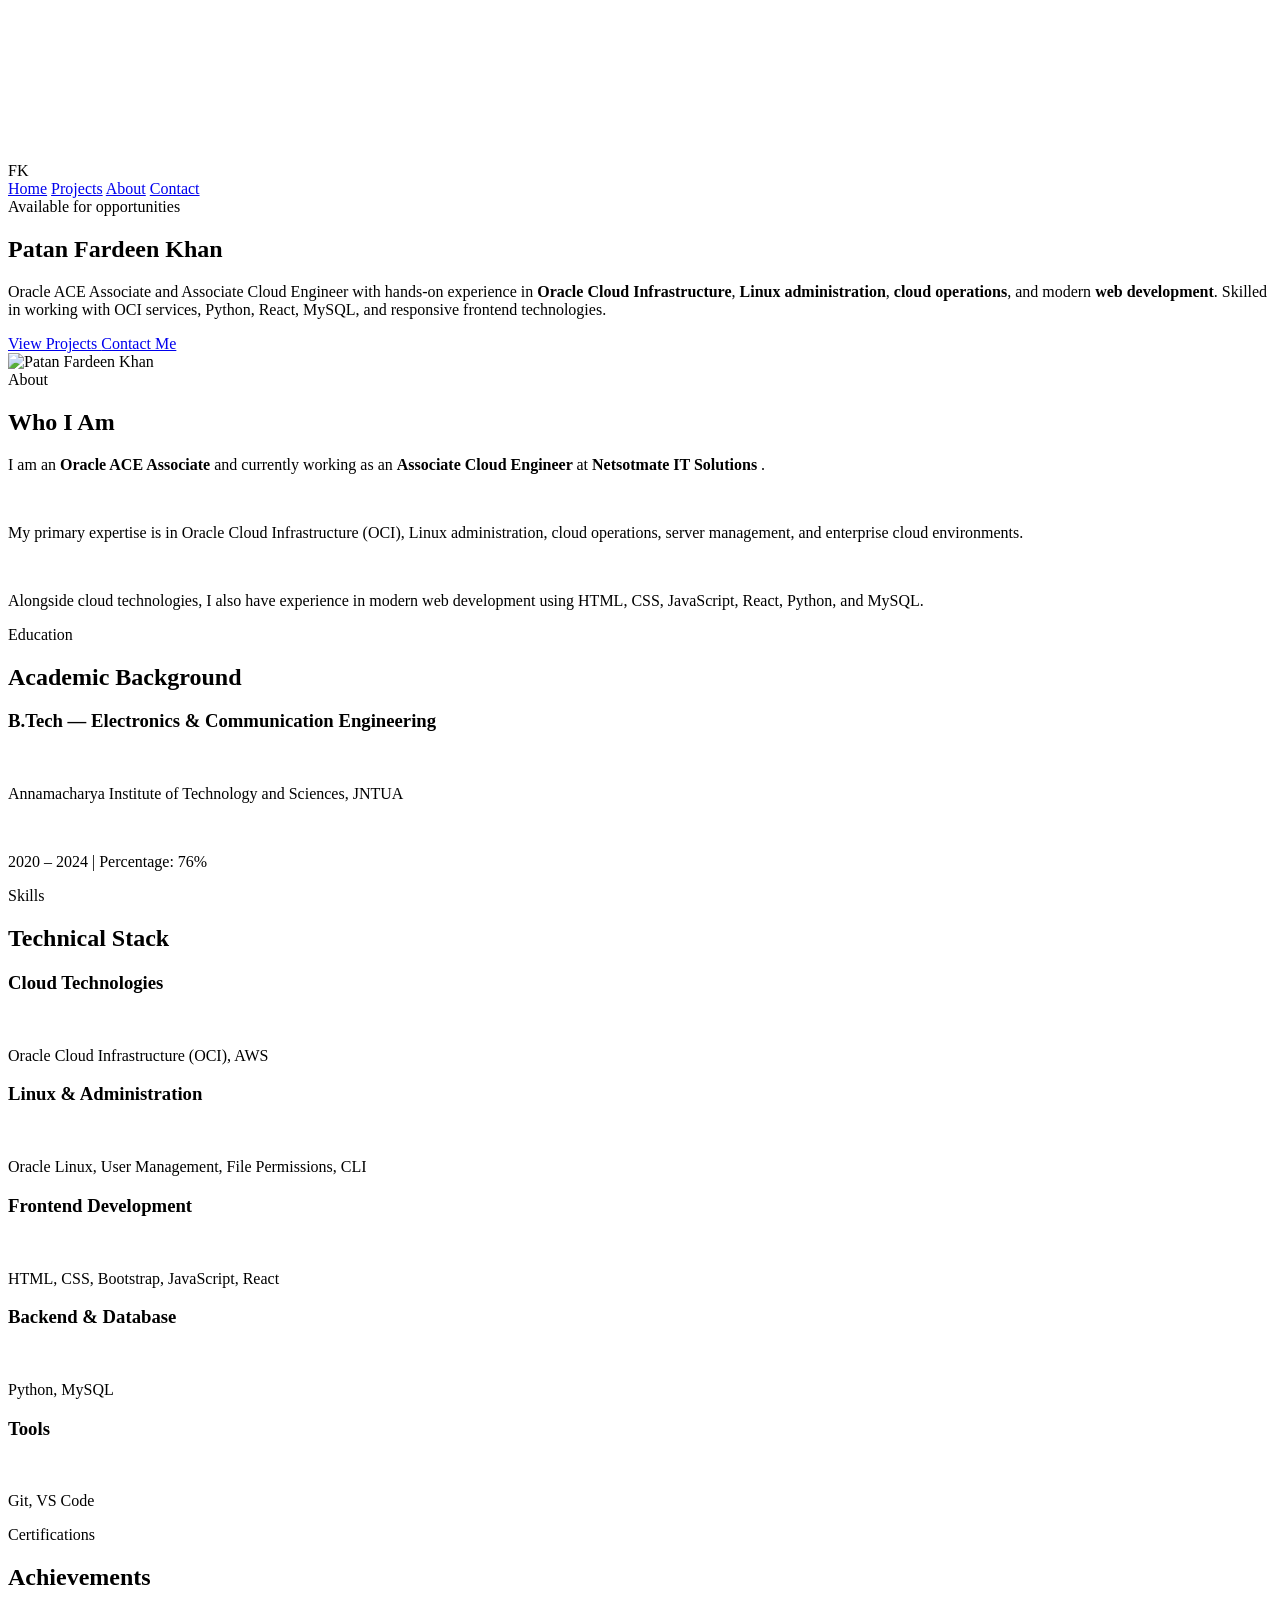
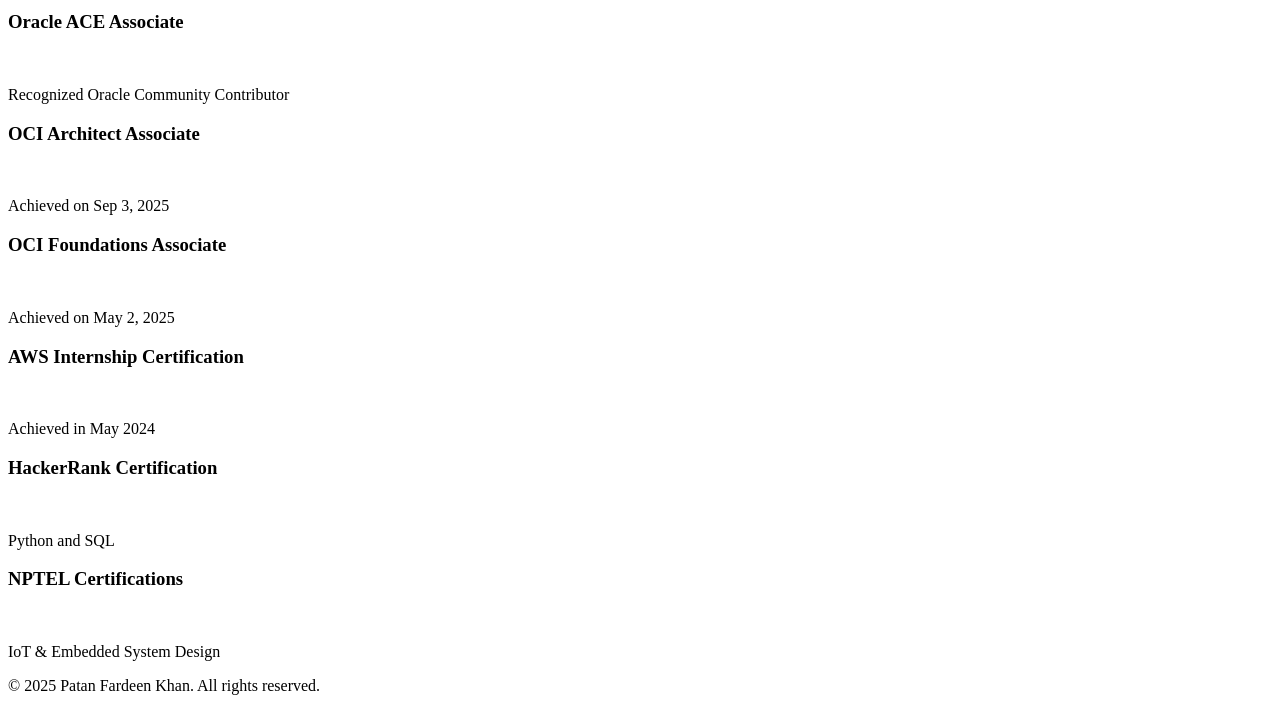
==== index.html @ bdfa86b9 "CSS" ====
<!DOCTYPE html>
<html lang="en">
<head>
  <meta charset="UTF-8" />
  <meta name="viewport" content="width=device-width, initial-scale=1.0"/>

  <title>Patan Fardeen Khan | Oracle ACE Associate</title>

  <link rel="icon" href="images/icons8-portfolio-50.ico" type="image/x-icon">

  <link rel="preconnect" href="https://fonts.googleapis.com">
  <link rel="preconnect" href="https://fonts.gstatic.com" crossorigin>

  <link href="https://fonts.googleapis.com/css2?family=Syne:wght@400;600;700;800&family=DM+Sans:wght@300;400;500;700&display=swap" rel="stylesheet">

  <link rel="stylesheet" href="css/style.css">
</head>

<body>

  <!-- PARTICLE BACKGROUND -->
  <canvas id="bg-canvas"></canvas>

  <!-- HEADER -->

  <header>

    <div class="nav-logo">
      FK
    </div>

    <nav>
      <a href="index.html" class="active">Home</a>
      <a href="projects.html">Projects</a>
      <a href="about.html">About</a>
      <a href="contact.html">Contact</a>
    </nav>

  </header>

  <main>

    <!-- HERO -->

    <section class="hero">

      <div class="hero-inner">

        <div class="hero-text reveal">

          <div class="section-label">
            Available for opportunities
          </div>

          <h1 class="hero-name">
            Patan Fardeen
            <span class="outline">
              Khan
            </span>
          </h1>

          <p class="hero-desc">

            Oracle ACE Associate and Associate Cloud Engineer
            with hands-on experience in
            <strong>Oracle Cloud Infrastructure</strong>,
            <strong>Linux administration</strong>,
            <strong>cloud operations</strong>,
            and modern
            <strong>web development</strong>.

            Skilled in working with OCI services,
            Python, React, MySQL,
            and responsive frontend technologies.

          </p>

          <div class="hero-ctas">

            <a href="projects.html" class="btn-primary">
              View Projects
            </a>

            <a href="contact.html" class="btn-outline">
              Contact Me
            </a>

          </div>

        </div>

        <!-- PROFILE -->

        <div class="hero-visual reveal">

          <div class="profile-wrap">

            <img
              src="images/profile-crop.png"
              alt="Patan Fardeen Khan"
              class="profile-pic"
            >

          </div>

        </div>

      </div>

    </section>

    <!-- ABOUT -->

    <section class="section reveal">

      <div class="section-label">
        About
      </div>

      <h2 class="section-title">
        Who I Am
      </h2>

      <div class="card">

        <p>

          I am an
          <strong style="color:var(--accent);">
            Oracle ACE Associate
          </strong>
          and currently working as an
          <strong style="color:var(--accent);">
            Associate Cloud Engineer
          </strong>
          at
          <strong style="color:var(--accent2);">
            Netsotmate IT Solutions
          </strong>.

        </p>

        <br>

        <p>

          My primary expertise is in
          Oracle Cloud Infrastructure (OCI),
          Linux administration,
          cloud operations,
          server management,
          and enterprise cloud environments.

        </p>

        <br>

        <p>

          Alongside cloud technologies,
          I also have experience in modern web development using
          HTML, CSS, JavaScript, React, Python, and MySQL.

        </p>

      </div>

    </section>

    <!-- EDUCATION -->

    <section class="section reveal">

      <div class="section-label">
        Education
      </div>

      <h2 class="section-title">
        Academic Background
      </h2>

      <div class="card">

        <h3>
          B.Tech — Electronics & Communication Engineering
        </h3>

        <br>

        <p>
          Annamacharya Institute of Technology and Sciences, JNTUA
        </p>

        <br>

        <p>
          2020 – 2024 | Percentage: 76%
        </p>

      </div>

    </section>

    <!-- SKILLS -->

    <section class="section reveal">

      <div class="section-label">
        Skills
      </div>

      <h2 class="section-title">
        Technical Stack
      </h2>

      <div class="project-grid">

        <div class="card">
          <h3>Cloud Technologies</h3>
          <br>
          <p>Oracle Cloud Infrastructure (OCI), AWS</p>
        </div>

        <div class="card">
          <h3>Linux & Administration</h3>
          <br>
          <p>Oracle Linux, User Management, File Permissions, CLI</p>
        </div>

        <div class="card">
          <h3>Frontend Development</h3>
          <br>
          <p>HTML, CSS, Bootstrap, JavaScript, React</p>
        </div>

        <div class="card">
          <h3>Backend & Database</h3>
          <br>
          <p>Python, MySQL</p>
        </div>

        <div class="card">
          <h3>Tools</h3>
          <br>
          <p>Git, VS Code</p>
        </div>

      </div>

    </section>

    <!-- CERTIFICATIONS -->

    <section class="section reveal">

      <div class="section-label">
        Certifications
      </div>

      <h2 class="section-title">
        Achievements
      </h2>

      <div class="project-grid">

        <div class="card">
          <h3>Oracle ACE Associate</h3>
          <br>
          <p>Recognized Oracle Community Contributor</p>
        </div>

        <div class="card">
          <h3>OCI Architect Associate</h3>
          <br>
          <p>Achieved on Sep 3, 2025</p>
        </div>

        <div class="card">
          <h3>OCI Foundations Associate</h3>
          <br>
          <p>Achieved on May 2, 2025</p>
        </div>

        <div class="card">
          <h3>AWS Internship Certification</h3>
          <br>
          <p>Achieved in May 2024</p>
        </div>

        <div class="card">
          <h3>HackerRank Certification</h3>
          <br>
          <p>Python and SQL</p>
        </div>

        <div class="card">
          <h3>NPTEL Certifications</h3>
          <br>
          <p>IoT & Embedded System Design</p>
        </div>

      </div>

    </section>

  </main>

  <!-- FOOTER -->

  <footer>

    <p>
      &copy; 2025 Patan Fardeen Khan. All rights reserved.
    </p>

  </footer>

  <script src="js/script.js"></script>

</body>
</html>
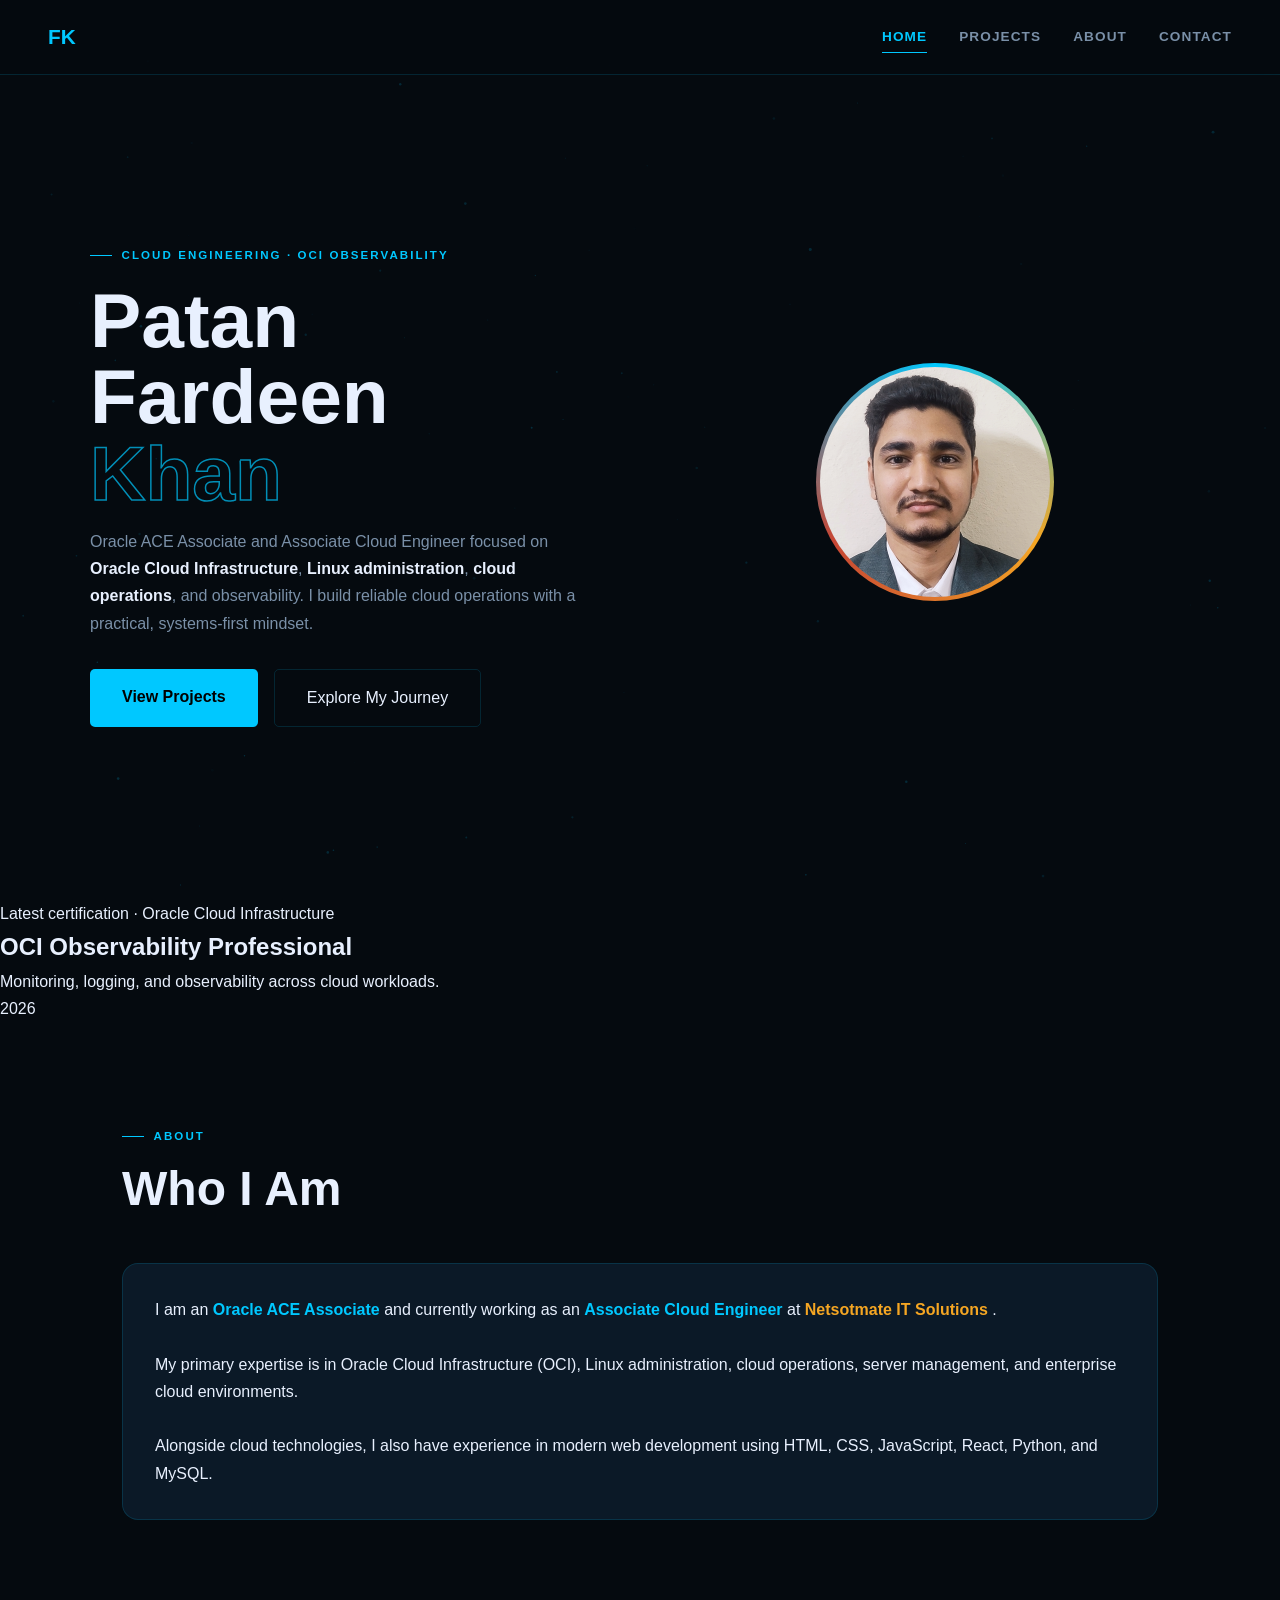
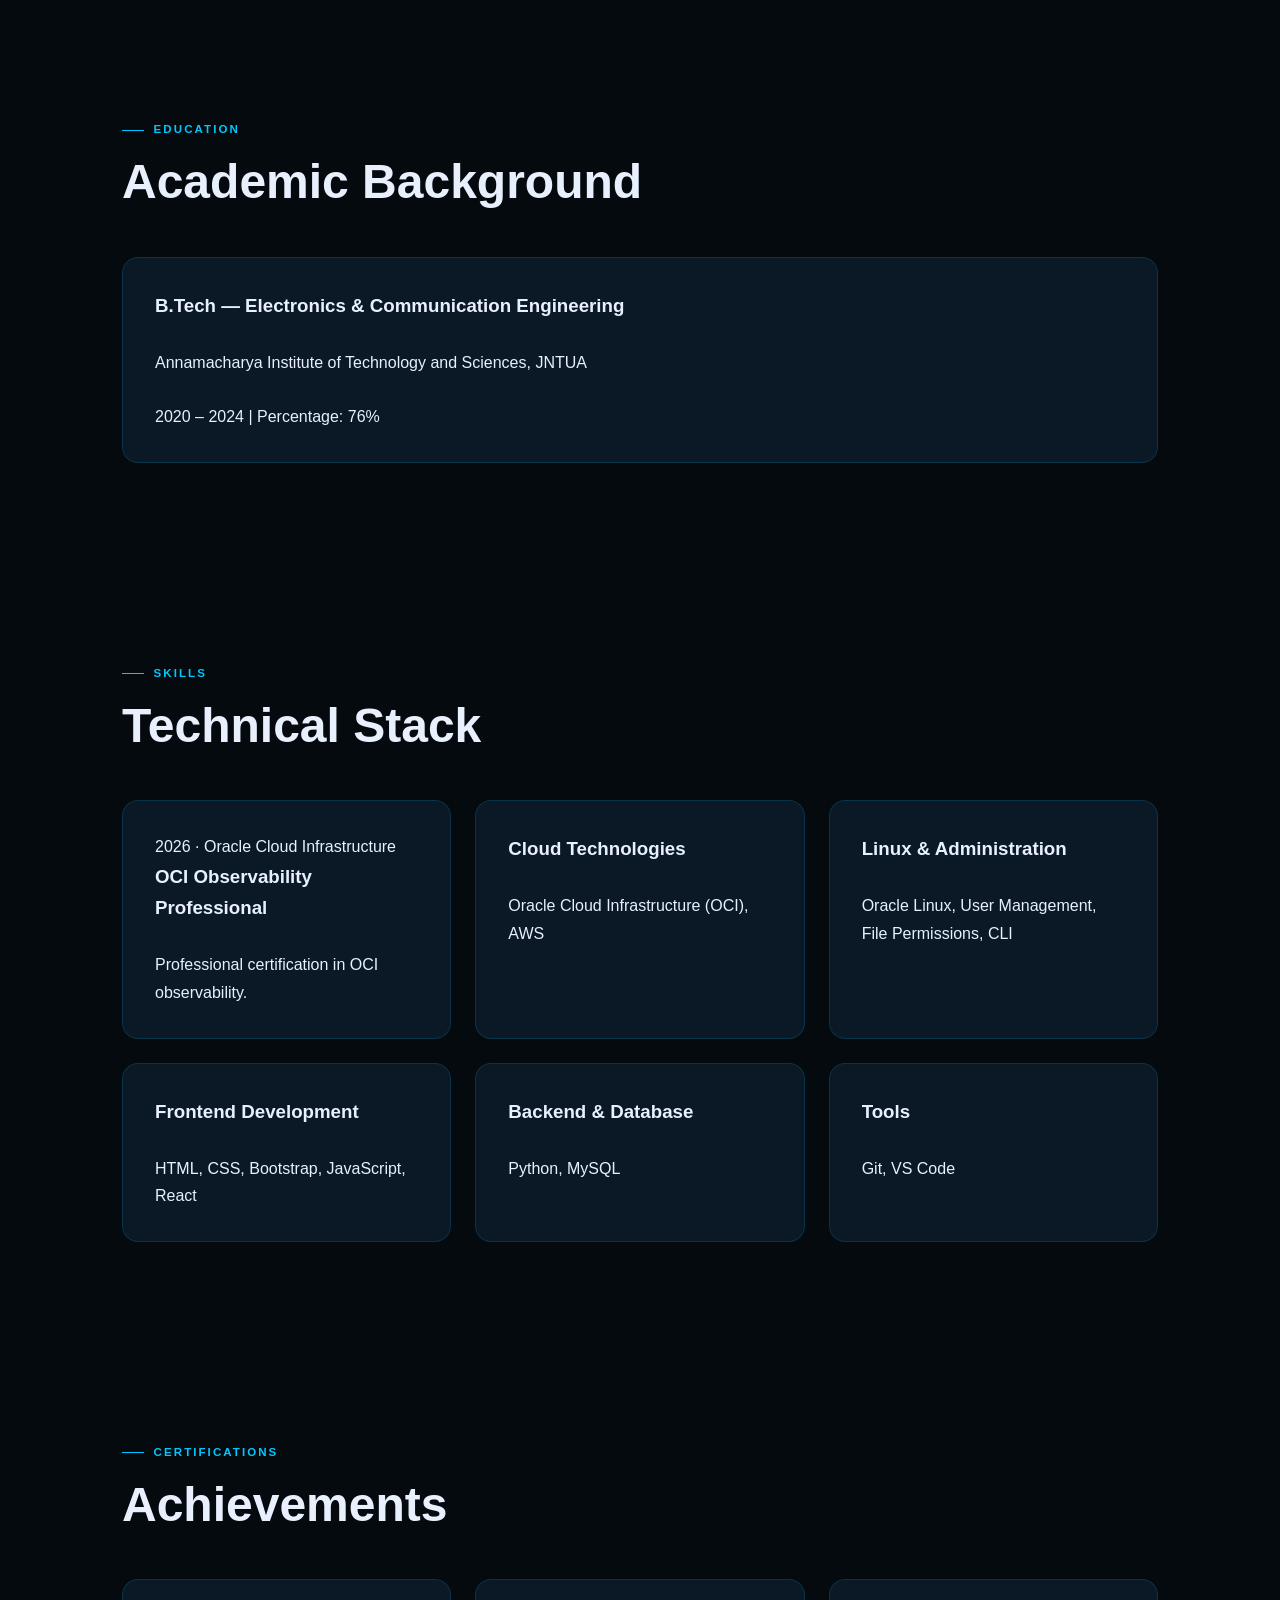
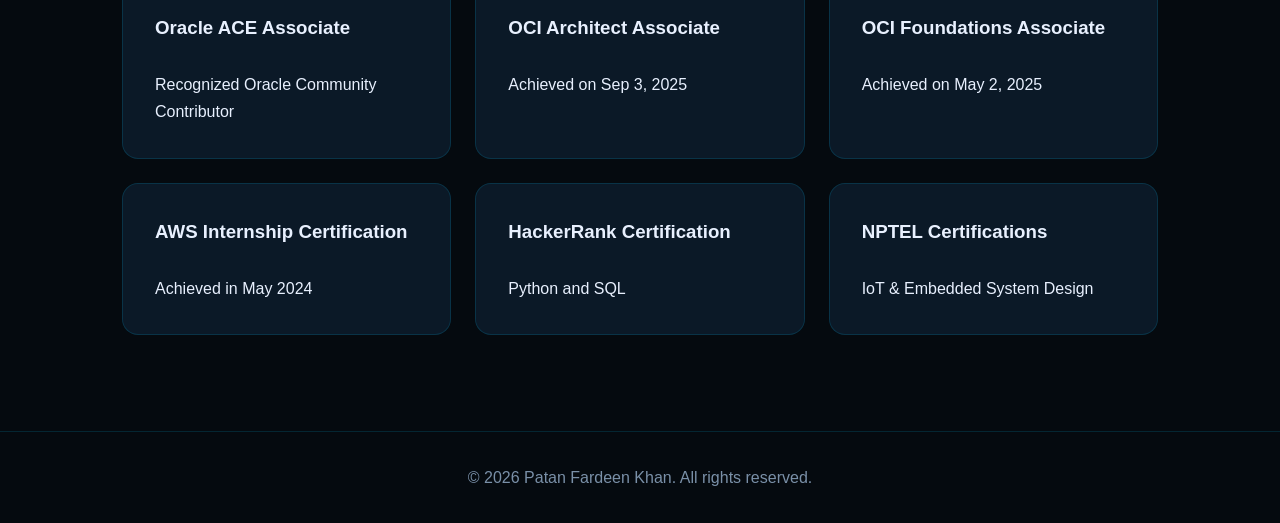
==== commit 8e51d5db: "Refresh portfolio design and add OCI Observability Professional 2026" ====
--- a/index.html
+++ b/index.html
@@ -4,7 +4,7 @@
   <meta charset="UTF-8" />
   <meta name="viewport" content="width=device-width, initial-scale=1.0"/>
 
-  <title>Patan Fardeen Khan | Oracle ACE Associate</title>
+  <title>Patan Fardeen Khan | Cloud & Observability Engineer</title>
 
   <link rel="icon" href="images/icons8-portfolio-50.ico" type="image/x-icon">
 
@@ -49,7 +49,7 @@
         <div class="hero-text reveal">
 
           <div class="section-label">
-            Available for opportunities
+          CLOUD ENGINEERING · OCI OBSERVABILITY
           </div>
 
           <h1 class="hero-name">
@@ -61,19 +61,14 @@
 
           <p class="hero-desc">
 
-            Oracle ACE Associate and Associate Cloud Engineer
-            with hands-on experience in
+            Oracle ACE Associate and Associate Cloud Engineer focused on
             <strong>Oracle Cloud Infrastructure</strong>,
             <strong>Linux administration</strong>,
             <strong>cloud operations</strong>,
-            and modern
-            <strong>web development</strong>.
-
-            Skilled in working with OCI services,
-            Python, React, MySQL,
-            and responsive frontend technologies.
-
-          </p>
+            and observability. I build reliable cloud operations with a
+            practical, systems-first mindset.
+
+          </p>
 
           <div class="hero-ctas">
 
@@ -81,8 +76,8 @@
               View Projects
             </a>
 
-            <a href="contact.html" class="btn-outline">
-              Contact Me
+            <a href="about.html" class="btn-outline">
+              Explore My Journey
             </a>
 
           </div>
@@ -107,7 +102,16 @@
 
       </div>
 
-    </section>
+    </section>
+
+    <section class="credential-strip reveal" aria-label="Latest certification">
+      <div>
+        <div class="credential-kicker">Latest certification · Oracle Cloud Infrastructure</div>
+        <h2>OCI Observability Professional</h2>
+        <p>Monitoring, logging, and observability across cloud workloads.</p>
+      </div>
+      <div class="credential-year">2026</div>
+    </section>
 
     <!-- ABOUT -->
 
@@ -213,9 +217,16 @@
         Technical Stack
       </h2>
 
-      <div class="project-grid">
-
-        <div class="card">
+      <div class="project-grid">
+
+        <div class="card credential-card">
+          <div class="credential-kicker">2026 · Oracle Cloud Infrastructure</div>
+          <h3>OCI Observability Professional</h3>
+          <br>
+          <p>Professional certification in OCI observability.</p>
+        </div>
+
+        <div class="card">
           <h3>Cloud Technologies</h3>
           <br>
           <p>Oracle Cloud Infrastructure (OCI), AWS</p>
@@ -310,7 +321,7 @@
   <footer>
 
     <p>
-      &copy; 2025 Patan Fardeen Khan. All rights reserved.
+      &copy; 2026 Patan Fardeen Khan. All rights reserved.
     </p>
 
   </footer>
@@ -318,4 +329,5 @@
   <script src="js/script.js"></script>
 
 </body>
-</html>+</html>
+
--- a/css/style.css
+++ b/css/style.css
@@ -0,0 +1,517 @@
+:root {
+  --bg: #050a0f;
+  --bg2: #0a1420;
+  --bg3: #0d1d2e;
+  --accent: #00c8ff;
+  --accent2: #f5a623;
+  --oracle-red: #c74634;
+  --text: #e8f0fe;
+  --text-muted: #7a90a8;
+  --card: rgba(13, 29, 46, 0.8);
+  --border: rgba(0, 200, 255, 0.15);
+
+  --font-display: 'Syne', sans-serif;
+  --font-body: 'DM Sans', sans-serif;
+}
+
+/* ===== CONTACT PAGE ===== */
+
+.contact-section{
+  min-height:100vh;
+  display:flex;
+  align-items:center;
+  justify-content:center;
+  padding:8rem 2rem 4rem;
+  position:relative;
+  z-index:1;
+}
+
+.contact-wrapper{
+  width:100%;
+  max-width:750px;
+}
+
+.contact-card{
+  background:var(--card);
+  border:1px solid var(--border);
+  border-radius:20px;
+  padding:3rem;
+  backdrop-filter:blur(10px);
+}
+
+.contact-card h2{
+  font-family:var(--font-display);
+  font-size:clamp(2rem,4vw,3rem);
+  margin-bottom:1rem;
+}
+
+.contact-card p{
+  color:var(--text-muted);
+  margin-bottom:2rem;
+}
+
+form{
+  width:100%;
+  max-width:100%;
+  margin:auto;
+  display:flex;
+  flex-direction:column;
+  gap:1.2rem;
+}
+
+input,
+textarea{
+  width:100%;
+  background:rgba(255,255,255,.03);
+  border:1px solid var(--border);
+  padding:1rem;
+  border-radius:12px;
+  color:white;
+  font-size:1rem;
+  transition:.3s;
+}
+
+input:focus,
+textarea:focus{
+  border-color:var(--accent);
+  box-shadow:0 0 20px rgba(0,200,255,.1);
+}
+
+textarea{
+  min-height:180px;
+  resize:none;
+}
+
+button{
+  background:var(--accent);
+  color:#000;
+  border:none;
+  padding:1rem;
+  border-radius:12px;
+  font-weight:700;
+  font-size:1rem;
+  cursor:pointer;
+  transition:.3s;
+}
+
+button:hover{
+  transform:translateY(-3px);
+  box-shadow:0 10px 30px rgba(0,200,255,.25);
+}
+
+.form-feedback{
+  margin-top:1rem;
+  text-align:center;
+}
+
+.contact-email{
+  margin-top:2rem;
+  text-align:center;
+  color:var(--text-muted);
+}
+
+.contact-email a{
+  color:var(--accent);
+  text-decoration:none;
+}
+
+.contact-email a:hover{
+  text-decoration:underline;
+}
+
+*{
+  margin:0;
+  padding:0;
+  box-sizing:border-box;
+}
+
+html{
+  scroll-behavior:smooth;
+}
+
+body{
+  font-family:var(--font-body);
+  background:var(--bg);
+  color:var(--text);
+  overflow-x:hidden;
+  line-height:1.7;
+}
+
+/* ===== BACKGROUND ===== */
+
+#bg-canvas{
+  position:fixed;
+  top:0;
+  left:0;
+  width:100%;
+  height:100%;
+  z-index:0;
+  opacity:.4;
+}
+
+/* ===== HEADER ===== */
+
+header{
+  position:fixed;
+  top:0;
+  left:0;
+  right:0;
+  z-index:1000;
+
+  display:flex;
+  justify-content:space-between;
+  align-items:center;
+
+  padding:1.2rem 3rem;
+
+  background:rgba(5,10,15,.75);
+  backdrop-filter:blur(20px);
+
+  border-bottom:1px solid var(--border);
+}
+
+.nav-logo{
+  font-family:var(--font-display);
+  font-size:1.3rem;
+  font-weight:800;
+  color:var(--accent);
+}
+
+nav{
+  display:flex;
+  gap:2rem;
+  margin-left:auto;
+  align-items:center;
+}
+
+nav a{
+  text-decoration:none;
+  color:var(--text-muted);
+  font-size:.85rem;
+  font-weight:600;
+  letter-spacing:.08em;
+  text-transform:uppercase;
+  transition:.3s;
+  position:relative;
+}
+
+nav a:hover,
+nav a.active{
+  color:var(--accent);
+}
+
+nav a::after{
+  content:'';
+  position:absolute;
+  left:0;
+  bottom:-5px;
+  width:0;
+  height:1px;
+  background:var(--accent);
+  transition:.3s;
+}
+
+nav a:hover::after,
+nav a.active::after{
+  width:100%;
+}
+
+/* ===== COMMON SECTION ===== */
+
+.section{
+  position:relative;
+  z-index:1;
+  max-width:1100px;
+  margin:auto;
+  padding:6rem 2rem;
+}
+
+.section-label{
+  display:inline-flex;
+  align-items:center;
+  gap:.6rem;
+
+  color:var(--accent);
+
+  font-size:.72rem;
+  font-weight:700;
+
+  text-transform:uppercase;
+  letter-spacing:.18em;
+
+  margin-bottom:1rem;
+}
+
+.section-label::before{
+  content:'';
+  width:22px;
+  height:1px;
+  background:var(--accent);
+}
+
+.section-title{
+  font-family:var(--font-display);
+  font-size:clamp(2rem,4vw,3rem);
+  font-weight:800;
+  line-height:1.1;
+  margin-bottom:3rem;
+}
+
+/* ===== HERO ===== */
+
+.hero{
+  min-height:100vh;
+  display:flex;
+  align-items:center;
+  justify-content:center;
+  padding:8rem 2rem 4rem;
+  position:relative;
+}
+
+.hero-inner{
+  display:grid;
+  grid-template-columns:1fr 1fr;
+  gap:5rem;
+  align-items:center;
+  max-width:1100px;
+  width:100%;
+}
+
+.hero-name{
+  font-family:var(--font-display);
+  font-size:clamp(3rem,6vw,5rem);
+  font-weight:800;
+  line-height:1;
+  margin-bottom:1rem;
+}
+
+.hero-name .outline{
+  display:block;
+  color:transparent;
+  -webkit-text-stroke:1.5px rgba(0,200,255,.7);
+}
+
+.hero-desc{
+  color:var(--text-muted);
+  max-width:500px;
+  margin-bottom:2rem;
+}
+
+.hero-desc strong{
+  color:var(--text);
+}
+
+.hero-ctas{
+  display:flex;
+  gap:1rem;
+  flex-wrap:wrap;
+}
+
+.btn-primary{
+  background:var(--accent);
+  color:#000;
+  text-decoration:none;
+  padding:.9rem 2rem;
+  border-radius:5px;
+  font-weight:700;
+  transition:.3s;
+}
+
+.btn-primary:hover{
+  transform:translateY(-3px);
+  box-shadow:0 10px 30px rgba(0,200,255,.25);
+}
+
+.btn-outline{
+  border:1px solid var(--border);
+  color:var(--text);
+  text-decoration:none;
+  padding:.9rem 2rem;
+  border-radius:5px;
+  transition:.3s;
+}
+
+.btn-outline:hover{
+  border-color:var(--accent);
+  color:var(--accent);
+}
+
+/* ===== PROFILE ===== */
+
+.profile-wrap{
+  position:relative;
+  width:230px;
+  height:230px;
+  margin:auto;
+}
+
+.profile-wrap::before{
+  content:'';
+  position:absolute;
+  inset:-4px;
+  border-radius:50%;
+  background:conic-gradient(
+    var(--accent),
+    var(--accent2),
+    var(--oracle-red),
+    var(--accent)
+  );
+
+  animation:spin 5s linear infinite;
+}
+
+.profile-wrap::after{
+  content:'';
+  position:absolute;
+  inset:3px;
+  background:var(--bg);
+  border-radius:50%;
+}
+
+.profile-pic{
+  position:relative;
+  z-index:2;
+  width:100%;
+  height:100%;
+  object-fit:cover;
+  border-radius:50%;
+}
+
+/* ===== CARD ===== */
+
+.card{
+  background:var(--card);
+  border:1px solid var(--border);
+  border-radius:16px;
+  padding:2rem;
+  transition:.35s;
+}
+
+.card:hover{
+  transform:translateY(-5px);
+  border-color:rgba(0,200,255,.4);
+}
+
+/* ===== PROJECTS ===== */
+
+.project-grid{
+  display:grid;
+  grid-template-columns:repeat(auto-fit,minmax(300px,1fr));
+  gap:1.5rem;
+}
+
+.project-card{
+  background:var(--card);
+  border:1px solid var(--border);
+  border-radius:16px;
+  padding:2rem;
+  transition:.35s;
+}
+
+.project-card:hover{
+  transform:translateY(-6px);
+  border-color:rgba(0,200,255,.35);
+}
+
+.project-card h3{
+  margin-bottom:1rem;
+  font-family:var(--font-display);
+}
+
+.project-card p{
+  color:var(--text-muted);
+  margin-bottom:1.5rem;
+}
+
+.project-links{
+  display:flex;
+  gap:1rem;
+}
+
+.project-links a{
+  color:var(--accent);
+  text-decoration:none;
+}
+
+/* ===== FORM ===== */
+
+form{
+  display:flex;
+  flex-direction:column;
+  gap:1rem;
+  max-width:700px;
+}
+
+input,
+textarea{
+  background:rgba(255,255,255,.03);
+  border:1px solid var(--border);
+  padding:1rem;
+  border-radius:10px;
+  color:white;
+  outline:none;
+}
+
+textarea{
+  min-height:180px;
+  resize:none;
+}
+
+/* ===== FOOTER ===== */
+
+footer{
+  position:relative;
+  z-index:1;
+  border-top:1px solid var(--border);
+  padding:2rem;
+  text-align:center;
+  color:var(--text-muted);
+}
+
+/* ===== ANIMATION ===== */
+
+.reveal{
+  opacity:0;
+  transform:translateY(40px);
+  transition:1s;
+}
+
+.reveal.visible{
+  opacity:1;
+  transform:translateY(0);
+}
+
+@keyframes spin{
+  from{
+    transform:rotate(0);
+  }
+  to{
+    transform:rotate(360deg);
+  }
+}
+
+/* ===== RESPONSIVE ===== */
+
+@media(max-width:768px){
+
+  header{
+    padding:1rem 1.5rem;
+  }
+
+  nav{
+    gap:1rem;
+  }
+
+  .hero-inner{
+    grid-template-columns:1fr;
+    text-align:center;
+  }
+
+  .hero-ctas{
+    justify-content:center;
+  }
+
+  .section{
+    padding:4rem 1.5rem;
+  }
+}
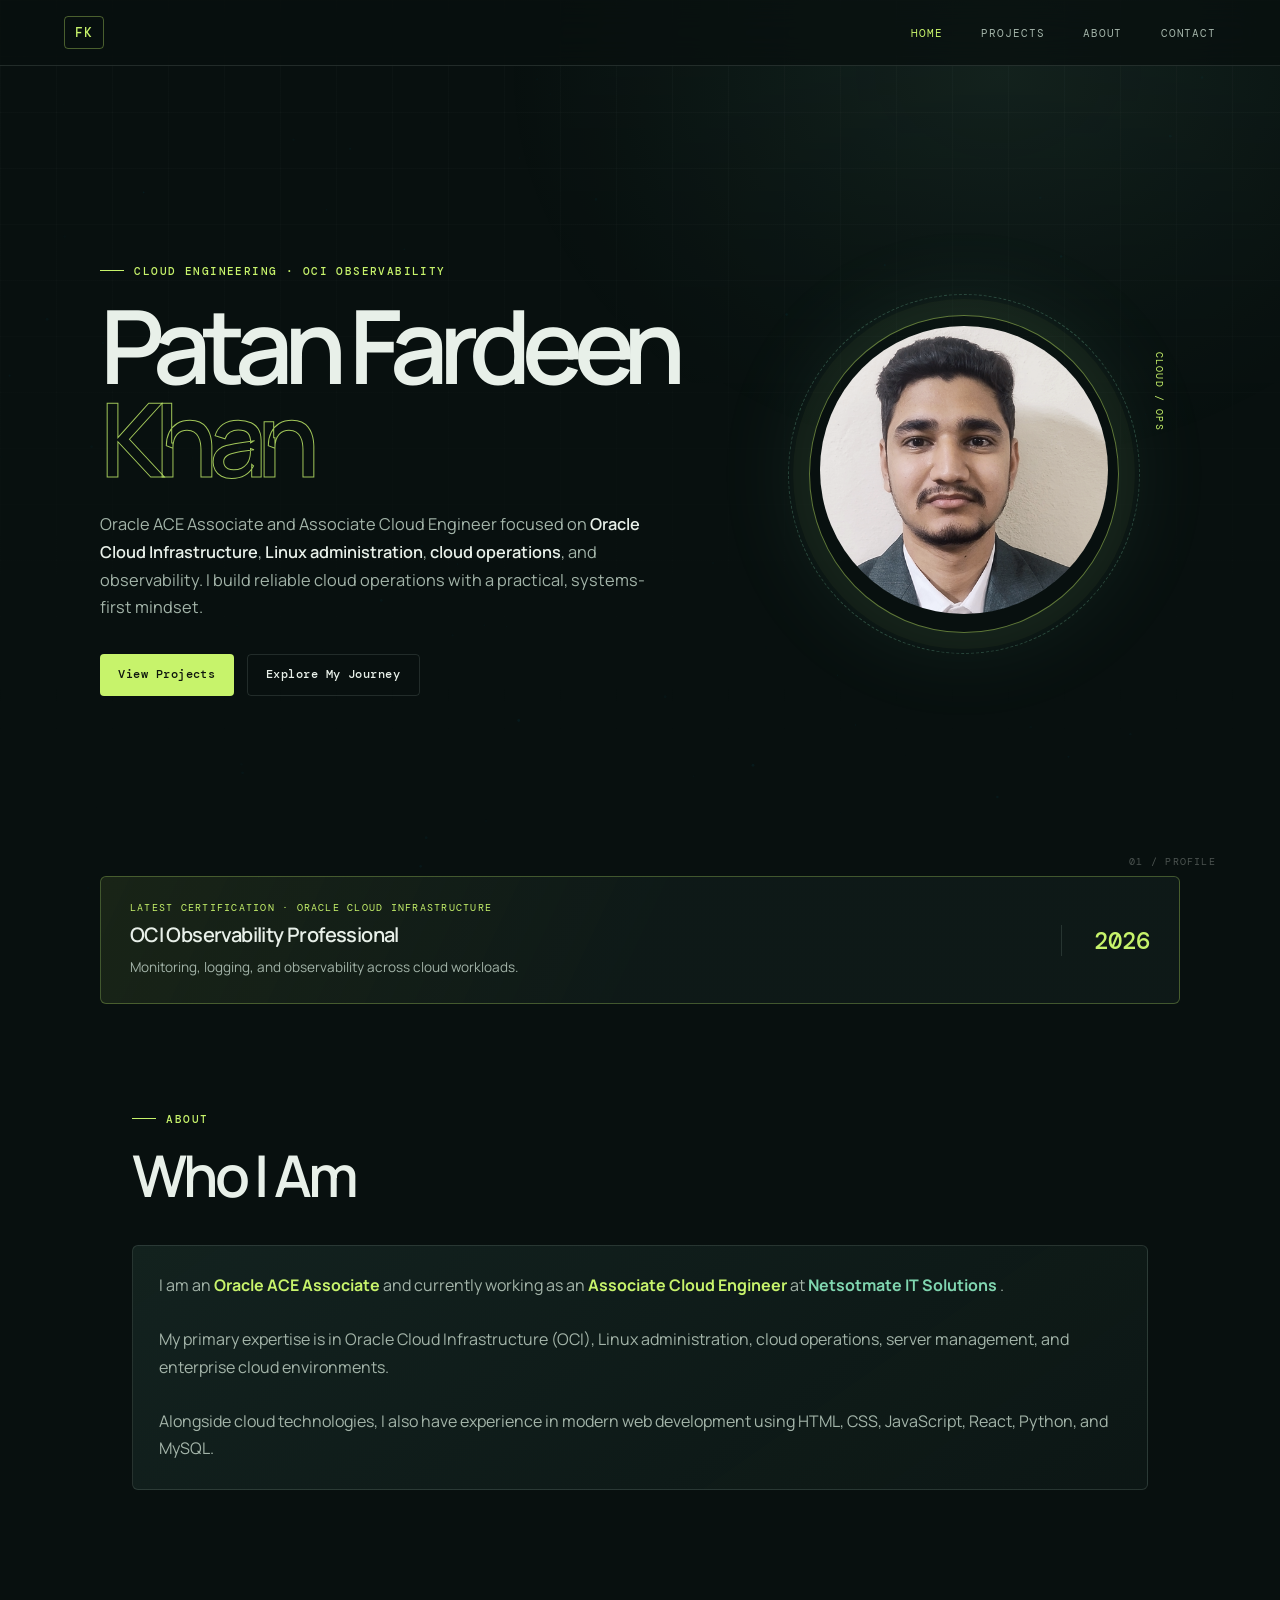
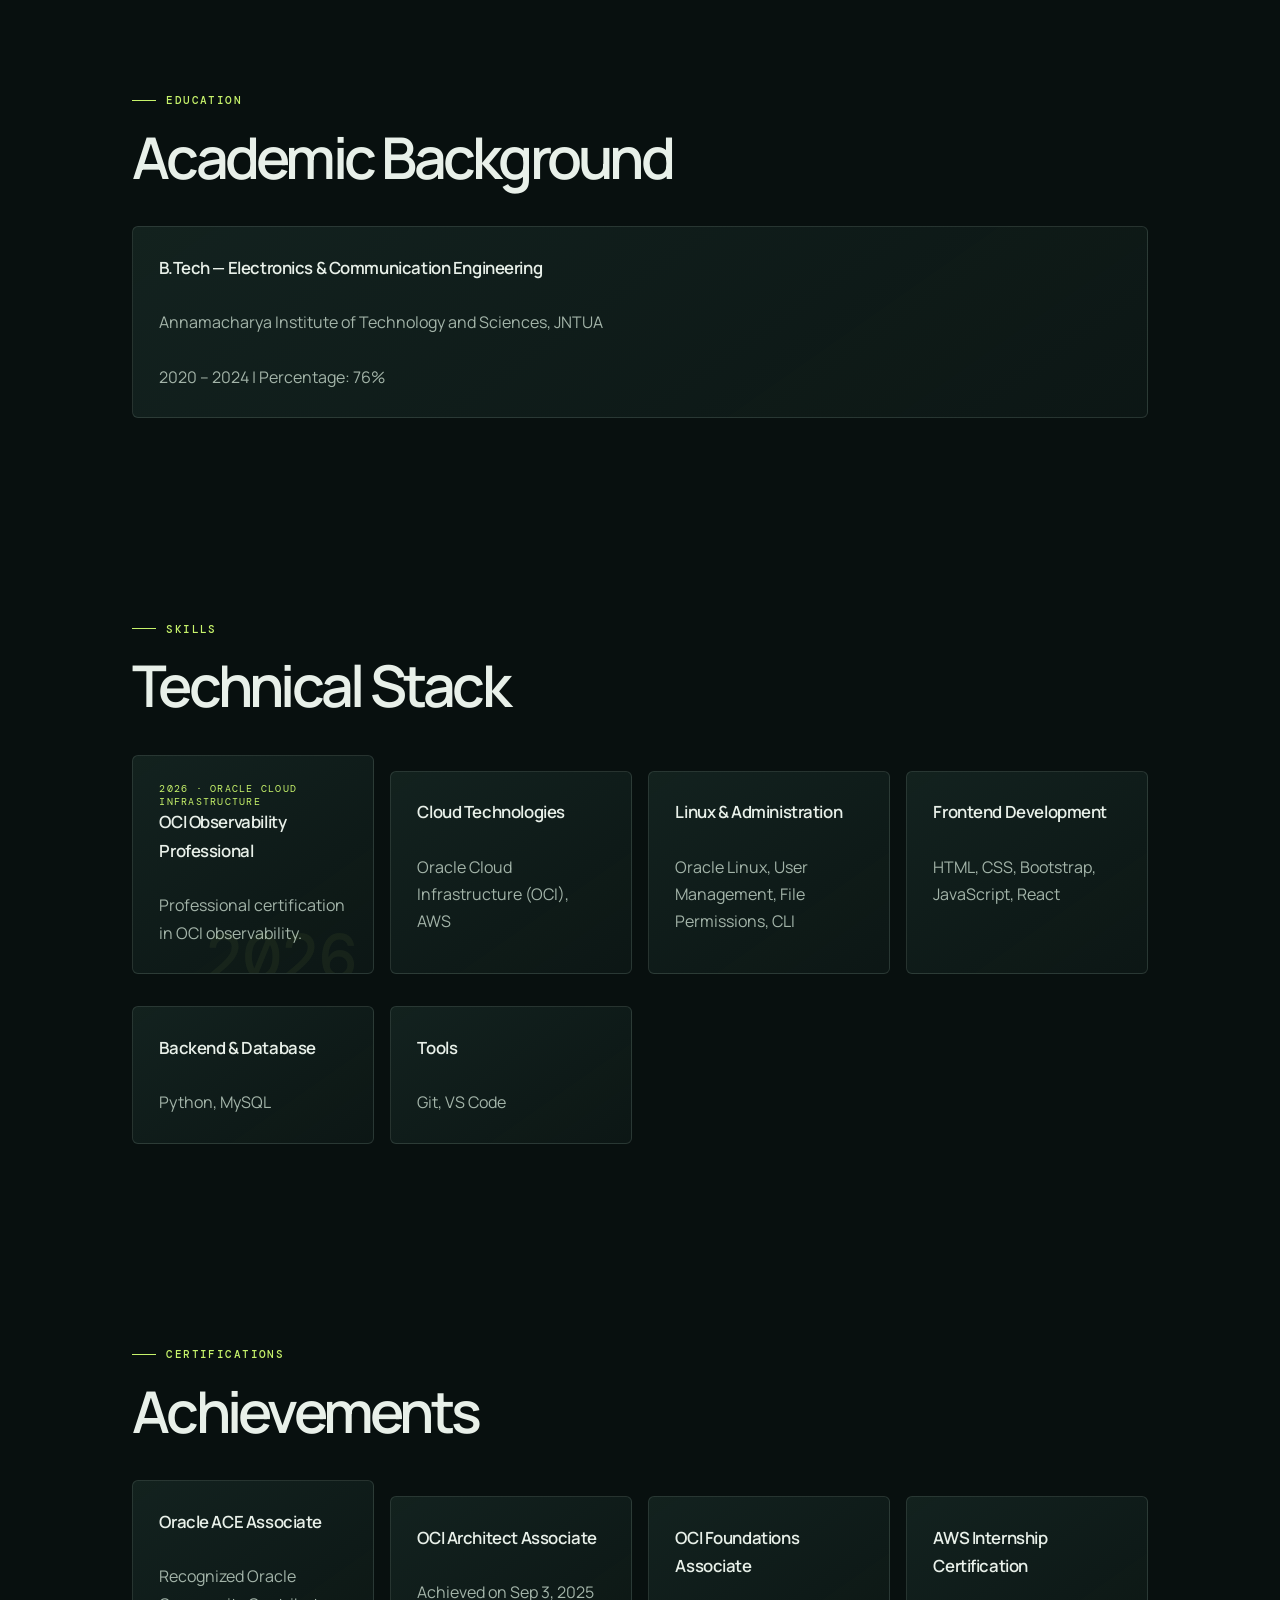
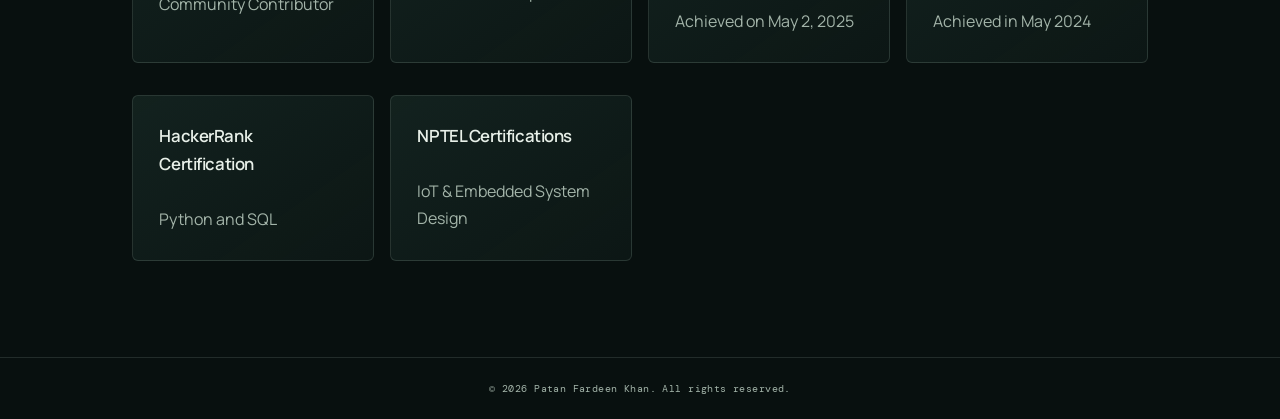
==== commit 2a85a9da: "Bust cached stylesheet on portfolio pages" ====
--- a/index.html
+++ b/index.html
@@ -13,7 +13,7 @@
 
   <link href="https://fonts.googleapis.com/css2?family=Syne:wght@400;600;700;800&family=DM+Sans:wght@300;400;500;700&display=swap" rel="stylesheet">
 
-  <link rel="stylesheet" href="css/style.css">
+  <link rel="stylesheet" href="css/style.css?v=20260924">
 </head>
 
 <body>
--- a/css/style.css
+++ b/css/style.css
@@ -1,517 +1,14 @@
-:root {
-  --bg: #050a0f;
-  --bg2: #0a1420;
-  --bg3: #0d1d2e;
-  --accent: #00c8ff;
-  --accent2: #f5a623;
-  --oracle-red: #c74634;
-  --text: #e8f0fe;
-  --text-muted: #7a90a8;
-  --card: rgba(13, 29, 46, 0.8);
-  --border: rgba(0, 200, 255, 0.15);
+@import url('https://fonts.googleapis.com/css2?family=DM+Mono:wght@400;500&family=Manrope:wght@400;500;600;700;800&display=swap');
 
-  --font-display: 'Syne', sans-serif;
-  --font-body: 'DM Sans', sans-serif;
-}
-
-/* ===== CONTACT PAGE ===== */
-
-.contact-section{
-  min-height:100vh;
-  display:flex;
-  align-items:center;
-  justify-content:center;
-  padding:8rem 2rem 4rem;
-  position:relative;
-  z-index:1;
-}
-
-.contact-wrapper{
-  width:100%;
-  max-width:750px;
-}
-
-.contact-card{
-  background:var(--card);
-  border:1px solid var(--border);
-  border-radius:20px;
-  padding:3rem;
-  backdrop-filter:blur(10px);
-}
-
-.contact-card h2{
-  font-family:var(--font-display);
-  font-size:clamp(2rem,4vw,3rem);
-  margin-bottom:1rem;
-}
-
-.contact-card p{
-  color:var(--text-muted);
-  margin-bottom:2rem;
-}
-
-form{
-  width:100%;
-  max-width:100%;
-  margin:auto;
-  display:flex;
-  flex-direction:column;
-  gap:1.2rem;
-}
-
-input,
-textarea{
-  width:100%;
-  background:rgba(255,255,255,.03);
-  border:1px solid var(--border);
-  padding:1rem;
-  border-radius:12px;
-  color:white;
-  font-size:1rem;
-  transition:.3s;
-}
-
-input:focus,
-textarea:focus{
-  border-color:var(--accent);
-  box-shadow:0 0 20px rgba(0,200,255,.1);
-}
-
-textarea{
-  min-height:180px;
-  resize:none;
-}
-
-button{
-  background:var(--accent);
-  color:#000;
-  border:none;
-  padding:1rem;
-  border-radius:12px;
-  font-weight:700;
-  font-size:1rem;
-  cursor:pointer;
-  transition:.3s;
-}
-
-button:hover{
-  transform:translateY(-3px);
-  box-shadow:0 10px 30px rgba(0,200,255,.25);
-}
-
-.form-feedback{
-  margin-top:1rem;
-  text-align:center;
-}
-
-.contact-email{
-  margin-top:2rem;
-  text-align:center;
-  color:var(--text-muted);
-}
-
-.contact-email a{
-  color:var(--accent);
-  text-decoration:none;
-}
-
-.contact-email a:hover{
-  text-decoration:underline;
-}
-
-*{
-  margin:0;
-  padding:0;
-  box-sizing:border-box;
-}
-
-html{
-  scroll-behavior:smooth;
-}
-
-body{
-  font-family:var(--font-body);
-  background:var(--bg);
-  color:var(--text);
-  overflow-x:hidden;
-  line-height:1.7;
-}
-
-/* ===== BACKGROUND ===== */
-
-#bg-canvas{
-  position:fixed;
-  top:0;
-  left:0;
-  width:100%;
-  height:100%;
-  z-index:0;
-  opacity:.4;
-}
-
-/* ===== HEADER ===== */
-
-header{
-  position:fixed;
-  top:0;
-  left:0;
-  right:0;
-  z-index:1000;
-
-  display:flex;
-  justify-content:space-between;
-  align-items:center;
-
-  padding:1.2rem 3rem;
-
-  background:rgba(5,10,15,.75);
-  backdrop-filter:blur(20px);
-
-  border-bottom:1px solid var(--border);
-}
-
-.nav-logo{
-  font-family:var(--font-display);
-  font-size:1.3rem;
-  font-weight:800;
-  color:var(--accent);
-}
-
-nav{
-  display:flex;
-  gap:2rem;
-  margin-left:auto;
-  align-items:center;
-}
-
-nav a{
-  text-decoration:none;
-  color:var(--text-muted);
-  font-size:.85rem;
-  font-weight:600;
-  letter-spacing:.08em;
-  text-transform:uppercase;
-  transition:.3s;
-  position:relative;
-}
-
-nav a:hover,
-nav a.active{
-  color:var(--accent);
-}
-
-nav a::after{
-  content:'';
-  position:absolute;
-  left:0;
-  bottom:-5px;
-  width:0;
-  height:1px;
-  background:var(--accent);
-  transition:.3s;
-}
-
-nav a:hover::after,
-nav a.active::after{
-  width:100%;
-}
-
-/* ===== COMMON SECTION ===== */
-
-.section{
-  position:relative;
-  z-index:1;
-  max-width:1100px;
-  margin:auto;
-  padding:6rem 2rem;
-}
-
-.section-label{
-  display:inline-flex;
-  align-items:center;
-  gap:.6rem;
-
-  color:var(--accent);
-
-  font-size:.72rem;
-  font-weight:700;
-
-  text-transform:uppercase;
-  letter-spacing:.18em;
-
-  margin-bottom:1rem;
-}
-
-.section-label::before{
-  content:'';
-  width:22px;
-  height:1px;
-  background:var(--accent);
-}
-
-.section-title{
-  font-family:var(--font-display);
-  font-size:clamp(2rem,4vw,3rem);
-  font-weight:800;
-  line-height:1.1;
-  margin-bottom:3rem;
-}
-
-/* ===== HERO ===== */
-
-.hero{
-  min-height:100vh;
-  display:flex;
-  align-items:center;
-  justify-content:center;
-  padding:8rem 2rem 4rem;
-  position:relative;
-}
-
-.hero-inner{
-  display:grid;
-  grid-template-columns:1fr 1fr;
-  gap:5rem;
-  align-items:center;
-  max-width:1100px;
-  width:100%;
-}
-
-.hero-name{
-  font-family:var(--font-display);
-  font-size:clamp(3rem,6vw,5rem);
-  font-weight:800;
-  line-height:1;
-  margin-bottom:1rem;
-}
-
-.hero-name .outline{
-  display:block;
-  color:transparent;
-  -webkit-text-stroke:1.5px rgba(0,200,255,.7);
-}
-
-.hero-desc{
-  color:var(--text-muted);
-  max-width:500px;
-  margin-bottom:2rem;
-}
-
-.hero-desc strong{
-  color:var(--text);
-}
-
-.hero-ctas{
-  display:flex;
-  gap:1rem;
-  flex-wrap:wrap;
-}
-
-.btn-primary{
-  background:var(--accent);
-  color:#000;
-  text-decoration:none;
-  padding:.9rem 2rem;
-  border-radius:5px;
-  font-weight:700;
-  transition:.3s;
-}
-
-.btn-primary:hover{
-  transform:translateY(-3px);
-  box-shadow:0 10px 30px rgba(0,200,255,.25);
-}
-
-.btn-outline{
-  border:1px solid var(--border);
-  color:var(--text);
-  text-decoration:none;
-  padding:.9rem 2rem;
-  border-radius:5px;
-  transition:.3s;
-}
-
-.btn-outline:hover{
-  border-color:var(--accent);
-  color:var(--accent);
-}
-
-/* ===== PROFILE ===== */
-
-.profile-wrap{
-  position:relative;
-  width:230px;
-  height:230px;
-  margin:auto;
-}
-
-.profile-wrap::before{
-  content:'';
-  position:absolute;
-  inset:-4px;
-  border-radius:50%;
-  background:conic-gradient(
-    var(--accent),
-    var(--accent2),
-    var(--oracle-red),
-    var(--accent)
-  );
-
-  animation:spin 5s linear infinite;
-}
-
-.profile-wrap::after{
-  content:'';
-  position:absolute;
-  inset:3px;
-  background:var(--bg);
-  border-radius:50%;
-}
-
-.profile-pic{
-  position:relative;
-  z-index:2;
-  width:100%;
-  height:100%;
-  object-fit:cover;
-  border-radius:50%;
-}
-
-/* ===== CARD ===== */
-
-.card{
-  background:var(--card);
-  border:1px solid var(--border);
-  border-radius:16px;
-  padding:2rem;
-  transition:.35s;
-}
-
-.card:hover{
-  transform:translateY(-5px);
-  border-color:rgba(0,200,255,.4);
-}
-
-/* ===== PROJECTS ===== */
-
-.project-grid{
-  display:grid;
-  grid-template-columns:repeat(auto-fit,minmax(300px,1fr));
-  gap:1.5rem;
-}
-
-.project-card{
-  background:var(--card);
-  border:1px solid var(--border);
-  border-radius:16px;
-  padding:2rem;
-  transition:.35s;
-}
-
-.project-card:hover{
-  transform:translateY(-6px);
-  border-color:rgba(0,200,255,.35);
-}
-
-.project-card h3{
-  margin-bottom:1rem;
-  font-family:var(--font-display);
-}
-
-.project-card p{
-  color:var(--text-muted);
-  margin-bottom:1.5rem;
-}
-
-.project-links{
-  display:flex;
-  gap:1rem;
-}
-
-.project-links a{
-  color:var(--accent);
-  text-decoration:none;
-}
-
-/* ===== FORM ===== */
-
-form{
-  display:flex;
-  flex-direction:column;
-  gap:1rem;
-  max-width:700px;
-}
-
-input,
-textarea{
-  background:rgba(255,255,255,.03);
-  border:1px solid var(--border);
-  padding:1rem;
-  border-radius:10px;
-  color:white;
-  outline:none;
-}
-
-textarea{
-  min-height:180px;
-  resize:none;
-}
-
-/* ===== FOOTER ===== */
-
-footer{
-  position:relative;
-  z-index:1;
-  border-top:1px solid var(--border);
-  padding:2rem;
-  text-align:center;
-  color:var(--text-muted);
-}
-
-/* ===== ANIMATION ===== */
-
-.reveal{
-  opacity:0;
-  transform:translateY(40px);
-  transition:1s;
-}
-
-.reveal.visible{
-  opacity:1;
-  transform:translateY(0);
-}
-
-@keyframes spin{
-  from{
-    transform:rotate(0);
-  }
-  to{
-    transform:rotate(360deg);
-  }
-}
-
-/* ===== RESPONSIVE ===== */
-
-@media(max-width:768px){
-
-  header{
-    padding:1rem 1.5rem;
-  }
-
-  nav{
-    gap:1rem;
-  }
-
-  .hero-inner{
-    grid-template-columns:1fr;
-    text-align:center;
-  }
-
-  .hero-ctas{
-    justify-content:center;
-  }
-
-  .section{
-    padding:4rem 1.5rem;
-  }
-}
+:root{--bg:#08100f;--panel:#101c1a;--panel2:#142320;--line:rgba(211,237,222,.13);--ink:#e8f0e9;--muted:#a3b4a9;--lime:#c7f36b;--mint:#80d6b0;--orange:#ff9d5c;--display:'Manrope',sans-serif;--mono:'DM Mono',monospace;--card:rgba(16,28,26,.88);--border:var(--line);--accent:var(--lime);--accent2:var(--mint)}
+*{box-sizing:border-box;margin:0;padding:0}html{scroll-behavior:smooth}body{min-height:100vh;background:var(--bg);color:var(--ink);font:16px/1.7 var(--display);overflow-x:hidden}body:before{content:"";position:fixed;inset:0;pointer-events:none;z-index:0;background:radial-gradient(ellipse at 78% 8%,rgba(128,214,176,.10),transparent 35%),linear-gradient(rgba(232,240,233,.025) 1px,transparent 1px),linear-gradient(90deg,rgba(232,240,233,.025) 1px,transparent 1px);background-size:auto,56px 56px,56px 56px;mask-image:linear-gradient(to bottom,black,transparent 85%)}
+#bg-canvas{position:fixed;inset:0;width:100%;height:100%;z-index:0;opacity:.12;pointer-events:none}header{position:fixed;inset:0 0 auto;z-index:10;display:flex;align-items:center;justify-content:space-between;padding:1rem max(5vw,24px);background:rgba(8,16,15,.78);backdrop-filter:blur(18px);border-bottom:1px solid var(--line)}.nav-logo{font:500 .8rem var(--mono);letter-spacing:.1em;color:var(--lime);border:1px solid rgba(199,243,107,.35);padding:.45rem .6rem;border-radius:4px}nav{display:flex;gap:clamp(1rem,3vw,2.5rem)}nav a{font:400 .7rem var(--mono);letter-spacing:.08em;text-transform:uppercase;text-decoration:none;color:var(--muted);transition:color .2s}nav a:hover,nav a.active{color:var(--lime)}main{position:relative;z-index:1}.section{position:relative;z-index:1;width:min(1080px,100%);margin:auto;padding:6rem 2rem}.section-label{display:inline-flex;align-items:center;gap:.65rem;color:var(--lime);font:500 .68rem var(--mono);letter-spacing:.13em;text-transform:uppercase;margin-bottom:1.15rem}.section-label:before{content:"";width:24px;height:1px;background:currentColor}.section-title{font-size:clamp(2rem,5vw,3.6rem);font-weight:600;letter-spacing:-.065em;line-height:1.08;margin-bottom:2.4rem}
+.hero{min-height:100svh;display:flex;align-items:center;justify-content:center;padding:8rem 2rem 5rem;position:relative}.hero:after{content:"01 / PROFILE";position:absolute;right:max(5vw,24px);bottom:2rem;color:rgba(232,240,233,.3);font: .65rem var(--mono);letter-spacing:.12em}.hero-inner{width:min(1080px,100%);display:grid;grid-template-columns:1.15fr .85fr;gap:4rem;align-items:center}.hero-text{position:relative}.hero-name{font-size:clamp(3.5rem,8vw,7rem);line-height:.91;letter-spacing:-.09em;font-weight:600;margin:.2rem 0 1.6rem}.hero-name .outline{display:block;color:transparent;-webkit-text-stroke:1px rgba(199,243,107,.8)}.hero-desc{max-width:560px;color:var(--muted);font-size:1.02rem;margin-bottom:2rem}.hero-desc strong{color:var(--ink);font-weight:600}.hero-ctas{display:flex;gap:.8rem;flex-wrap:wrap}.btn-primary,.btn-outline{display:inline-flex;align-items:center;justify-content:center;padding:.78rem 1.15rem;border-radius:4px;text-decoration:none;font:500 .72rem var(--mono);letter-spacing:.04em;transition:.2s}.btn-primary{background:var(--lime);color:#10170d}.btn-primary:hover{background:#dcffa0;transform:translateY(-2px)}.btn-outline{border:1px solid var(--line);color:var(--ink)}.btn-outline:hover{border-color:var(--lime);color:var(--lime)}.hero-visual{display:flex;justify-content:center;align-items:center;position:relative;min-height:410px}.profile-wrap{position:relative;width:min(310px,70vw);aspect-ratio:1;border:1px solid rgba(199,243,107,.45);padding:10px;border-radius:50%;box-shadow:0 0 0 16px rgba(199,243,107,.035),0 0 100px rgba(128,214,176,.12)}.profile-wrap:before{content:"CLOUD / OPS";position:absolute;right:-48px;top:36px;color:var(--lime);font: .6rem var(--mono);letter-spacing:.12em;writing-mode:vertical-rl}.profile-wrap:after{content:"";position:absolute;inset:-22px;border:1px dashed rgba(128,214,176,.25);border-radius:50%;animation:spin 48s linear infinite}.profile-pic{width:100%;height:100%;object-fit:cover;border-radius:50%;filter:saturate(.82)}
+.credential-strip{position:relative;z-index:1;width:min(1080px,calc(100% - 4rem));margin:-1.5rem auto 0;display:grid;grid-template-columns:1fr auto;gap:2rem;align-items:center;padding:1.5rem 1.8rem;border:1px solid rgba(199,243,107,.28);background:linear-gradient(115deg,rgba(199,243,107,.09),rgba(16,28,26,.82) 50%);border-radius:6px}.credential-kicker{font: .65rem var(--mono);letter-spacing:.12em;text-transform:uppercase;color:var(--lime)}.credential-strip h2{font-size:1.25rem;letter-spacing:-.03em;font-weight:600;margin:.25rem 0}.credential-strip p{color:var(--muted);font-size:.85rem}.credential-year{border-left:1px solid var(--line);padding-left:2rem;color:var(--lime);font:500 1.5rem var(--mono)}
+.card,.project-card{background:linear-gradient(145deg,rgba(20,35,32,.94),rgba(13,24,22,.85));border:1px solid var(--line);border-radius:6px;padding:1.65rem;transition:border-color .25s,transform .25s}.card:hover,.project-card:hover{border-color:rgba(199,243,107,.4);transform:translateY(-3px)}.card p,.project-card p{color:var(--muted)}.card h3,.project-card h3{font-size:1.05rem;font-weight:600;letter-spacing:-.025em}.project-grid{display:grid;grid-template-columns:repeat(auto-fit,minmax(230px,1fr));gap:1rem}.project-card{display:flex;flex-direction:column;min-height:210px}.project-card p{margin:.65rem 0 1.4rem;font-size:.9rem}.project-links{margin-top:auto;display:flex;gap:1rem}.project-links a{color:var(--lime);font: .68rem var(--mono);text-decoration:none}.project-links a:hover{text-decoration:underline}.section .card+.card{margin-top:1rem}hr{border:0;border-top:1px solid var(--line)}.credential-card{position:relative;overflow:hidden}.credential-card:after{content:"2026";position:absolute;right:1rem;bottom:-1.6rem;font:500 4rem var(--mono);color:rgba(199,243,107,.055)}
+.contact-section{min-height:100vh;display:flex;align-items:center;justify-content:center;padding:8rem 2rem 4rem;position:relative;z-index:1}.contact-wrapper{width:100%;max-width:720px}.contact-card{background:var(--card);border:1px solid var(--line);border-radius:6px;padding:clamp(1.5rem,5vw,3rem)}.contact-card h2{font-size:clamp(2rem,5vw,3.5rem);letter-spacing:-.07em;line-height:1.1;margin-bottom:1rem}.contact-card>p{color:var(--muted);margin-bottom:2rem}form{display:flex;flex-direction:column;gap:1rem}input,textarea{width:100%;background:rgba(255,255,255,.025);border:1px solid var(--line);padding:1rem;border-radius:4px;color:var(--ink);font:inherit;outline:none;transition:border-color .2s}input:focus,textarea:focus{border-color:var(--lime)}textarea{min-height:160px;resize:vertical}button{background:var(--lime);color:#10170d;border:0;padding:.95rem;border-radius:4px;font:500 .76rem var(--mono);cursor:pointer;transition:.2s}button:hover{background:#dcffa0}.form-feedback{margin-top:1rem;text-align:center}.contact-email{margin-top:2rem;text-align:center;color:var(--muted);font-size:.85rem}.contact-email a{color:var(--lime);text-decoration:none}.contact-email a:hover{text-decoration:underline}
+footer{position:relative;z-index:1;border-top:1px solid var(--line);padding:1.5rem 2rem;text-align:center;color:var(--muted);font:.65rem var(--mono);letter-spacing:.04em}.reveal{opacity:0;transform:translateY(20px);transition:opacity .7s ease,transform .7s ease}.reveal.visible{opacity:1;transform:translateY(0)}@keyframes spin{to{transform:rotate(360deg)}}
+@media(max-width:760px){header{padding:.85rem 1.1rem}nav{gap:.8rem}nav a{font-size:.61rem}.hero{padding:7rem 1.4rem 4rem;min-height:auto}.hero-inner{grid-template-columns:1fr;gap:2rem;text-align:center}.hero-text{grid-row:1}.hero-visual{grid-row:2;min-height:290px}.hero-name{font-size:clamp(3.4rem,16vw,6rem)}.hero-desc{margin-inline:auto}.hero-ctas{justify-content:center}.profile-wrap{width:220px}.section{padding:4rem 1.35rem}.credential-strip{width:calc(100% - 2.7rem);grid-template-columns:1fr auto;gap:1rem;padding:1.2rem}.credential-year{padding-left:1rem}.project-grid{grid-template-columns:1fr 1fr}.hero:after{display:none}}
+@media(max-width:480px){nav{gap:.55rem}nav a{font-size:.55rem;letter-spacing:.04em}.project-grid{grid-template-columns:1fr}.credential-strip h2{font-size:1rem}.credential-strip p{font-size:.76rem}.credential-year{font-size:1.2rem}.profile-wrap{width:190px}.section-title{margin-bottom:1.7rem}}
+@media(prefers-reduced-motion:reduce){*,*:before,*:after{scroll-behavior:auto!important;animation-duration:.01ms!important;transition-duration:.01ms!important}}
+
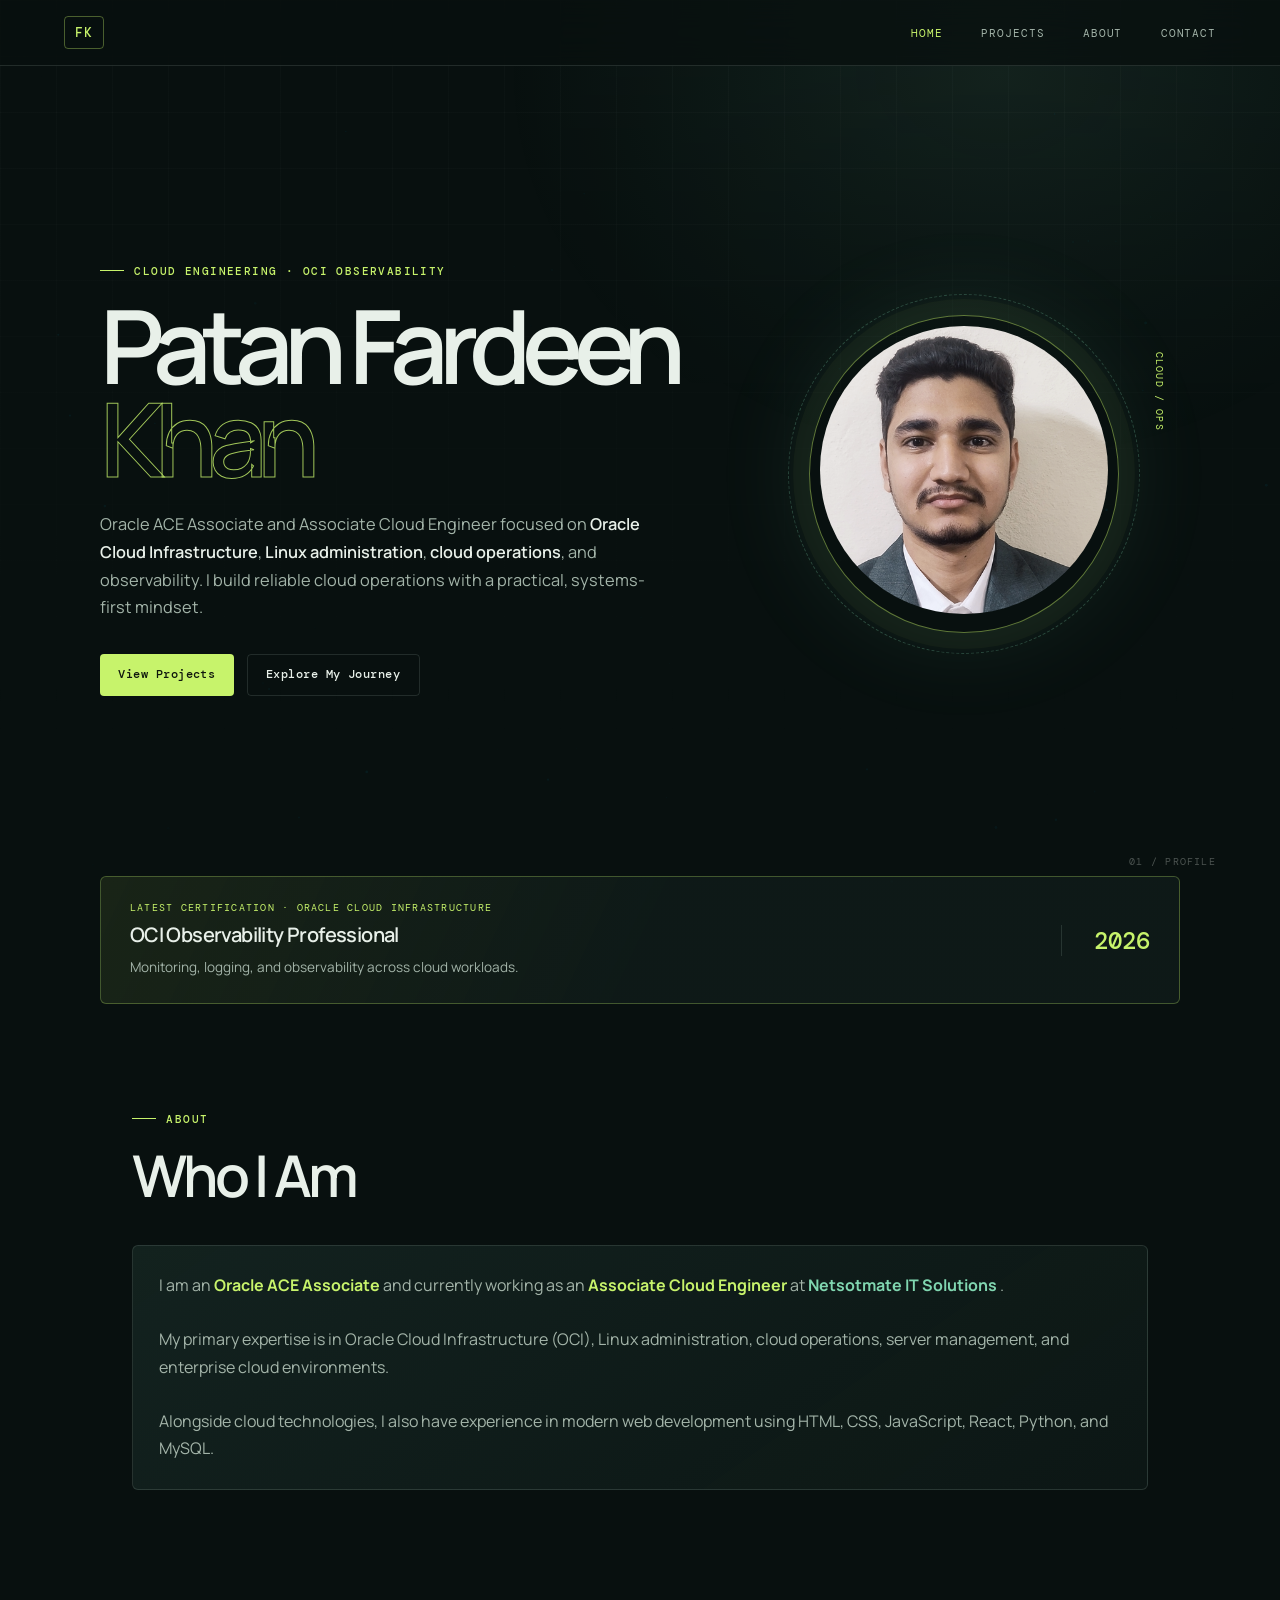
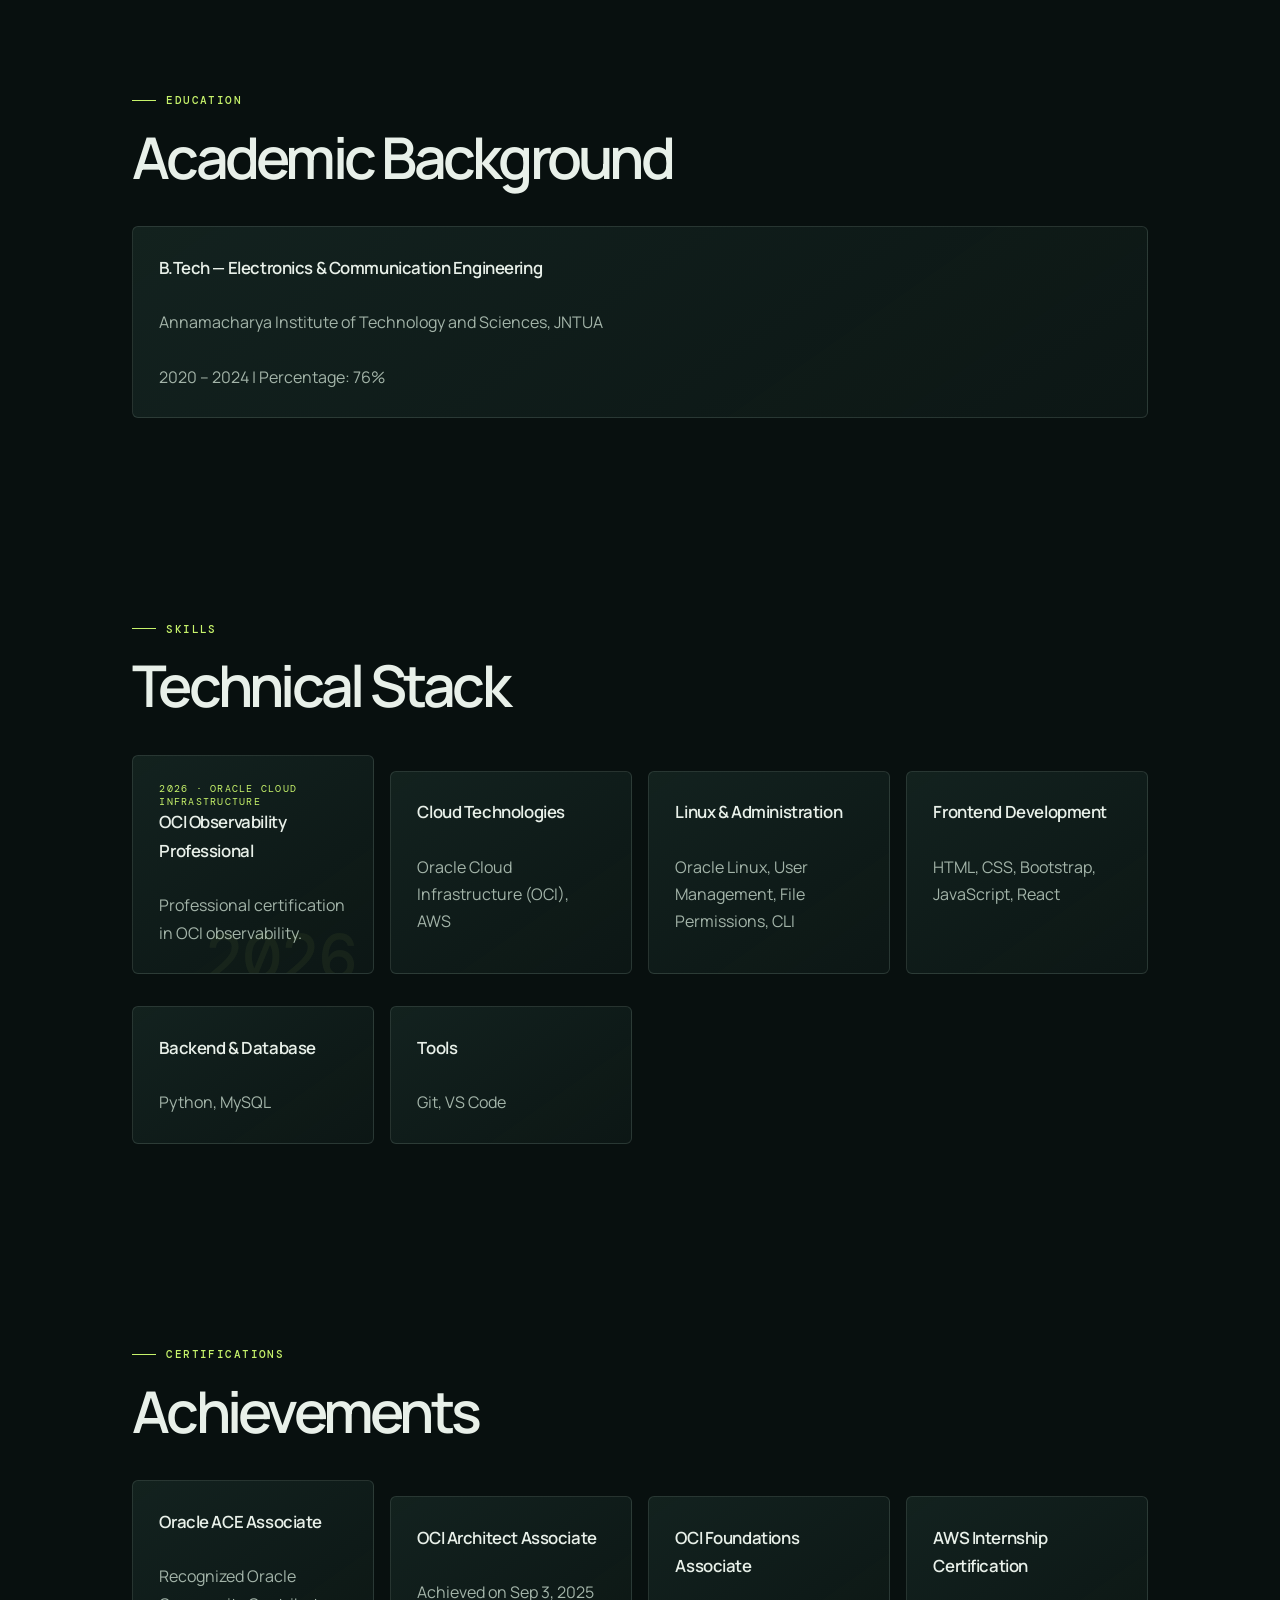
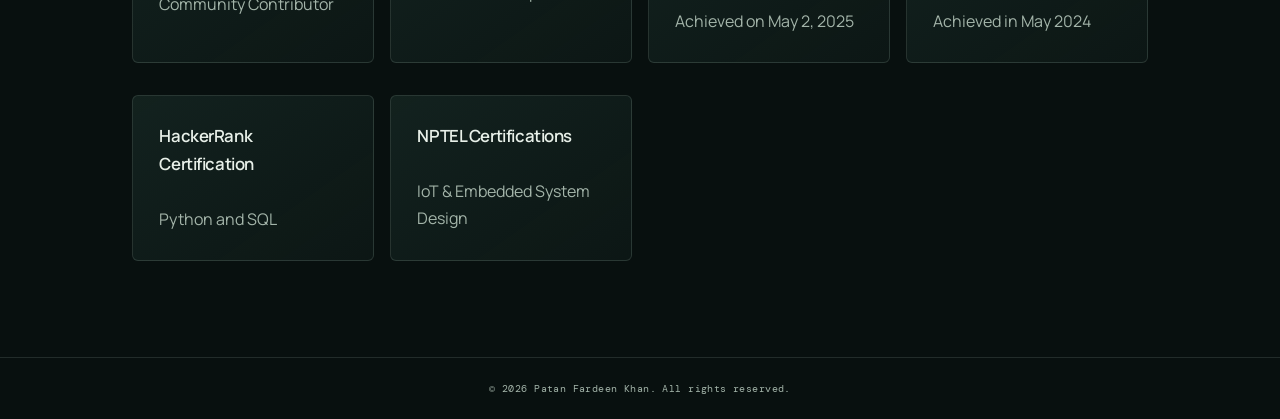
==== commit 671f2d48: "Load refreshed portfolio stylesheet" ====
--- a/index.html
+++ b/index.html
@@ -13,7 +13,7 @@
 
   <link href="https://fonts.googleapis.com/css2?family=Syne:wght@400;600;700;800&family=DM+Sans:wght@300;400;500;700&display=swap" rel="stylesheet">
 
-  <link rel="stylesheet" href="css/style.css?v=20260924">
+  <link rel="stylesheet" href="css/observability.css">
 </head>
 
 <body>
--- a/css/observability.css
+++ b/css/observability.css
@@ -0,0 +1,14 @@
+@import url('https://fonts.googleapis.com/css2?family=DM+Mono:wght@400;500&family=Manrope:wght@400;500;600;700;800&display=swap');
+
+:root{--bg:#08100f;--panel:#101c1a;--panel2:#142320;--line:rgba(211,237,222,.13);--ink:#e8f0e9;--muted:#a3b4a9;--lime:#c7f36b;--mint:#80d6b0;--orange:#ff9d5c;--display:'Manrope',sans-serif;--mono:'DM Mono',monospace;--card:rgba(16,28,26,.88);--border:var(--line);--accent:var(--lime);--accent2:var(--mint)}
+*{box-sizing:border-box;margin:0;padding:0}html{scroll-behavior:smooth}body{min-height:100vh;background:var(--bg);color:var(--ink);font:16px/1.7 var(--display);overflow-x:hidden}body:before{content:"";position:fixed;inset:0;pointer-events:none;z-index:0;background:radial-gradient(ellipse at 78% 8%,rgba(128,214,176,.10),transparent 35%),linear-gradient(rgba(232,240,233,.025) 1px,transparent 1px),linear-gradient(90deg,rgba(232,240,233,.025) 1px,transparent 1px);background-size:auto,56px 56px,56px 56px;mask-image:linear-gradient(to bottom,black,transparent 85%)}
+#bg-canvas{position:fixed;inset:0;width:100%;height:100%;z-index:0;opacity:.12;pointer-events:none}header{position:fixed;inset:0 0 auto;z-index:10;display:flex;align-items:center;justify-content:space-between;padding:1rem max(5vw,24px);background:rgba(8,16,15,.78);backdrop-filter:blur(18px);border-bottom:1px solid var(--line)}.nav-logo{font:500 .8rem var(--mono);letter-spacing:.1em;color:var(--lime);border:1px solid rgba(199,243,107,.35);padding:.45rem .6rem;border-radius:4px}nav{display:flex;gap:clamp(1rem,3vw,2.5rem)}nav a{font:400 .7rem var(--mono);letter-spacing:.08em;text-transform:uppercase;text-decoration:none;color:var(--muted);transition:color .2s}nav a:hover,nav a.active{color:var(--lime)}main{position:relative;z-index:1}.section{position:relative;z-index:1;width:min(1080px,100%);margin:auto;padding:6rem 2rem}.section-label{display:inline-flex;align-items:center;gap:.65rem;color:var(--lime);font:500 .68rem var(--mono);letter-spacing:.13em;text-transform:uppercase;margin-bottom:1.15rem}.section-label:before{content:"";width:24px;height:1px;background:currentColor}.section-title{font-size:clamp(2rem,5vw,3.6rem);font-weight:600;letter-spacing:-.065em;line-height:1.08;margin-bottom:2.4rem}
+.hero{min-height:100svh;display:flex;align-items:center;justify-content:center;padding:8rem 2rem 5rem;position:relative}.hero:after{content:"01 / PROFILE";position:absolute;right:max(5vw,24px);bottom:2rem;color:rgba(232,240,233,.3);font: .65rem var(--mono);letter-spacing:.12em}.hero-inner{width:min(1080px,100%);display:grid;grid-template-columns:1.15fr .85fr;gap:4rem;align-items:center}.hero-text{position:relative}.hero-name{font-size:clamp(3.5rem,8vw,7rem);line-height:.91;letter-spacing:-.09em;font-weight:600;margin:.2rem 0 1.6rem}.hero-name .outline{display:block;color:transparent;-webkit-text-stroke:1px rgba(199,243,107,.8)}.hero-desc{max-width:560px;color:var(--muted);font-size:1.02rem;margin-bottom:2rem}.hero-desc strong{color:var(--ink);font-weight:600}.hero-ctas{display:flex;gap:.8rem;flex-wrap:wrap}.btn-primary,.btn-outline{display:inline-flex;align-items:center;justify-content:center;padding:.78rem 1.15rem;border-radius:4px;text-decoration:none;font:500 .72rem var(--mono);letter-spacing:.04em;transition:.2s}.btn-primary{background:var(--lime);color:#10170d}.btn-primary:hover{background:#dcffa0;transform:translateY(-2px)}.btn-outline{border:1px solid var(--line);color:var(--ink)}.btn-outline:hover{border-color:var(--lime);color:var(--lime)}.hero-visual{display:flex;justify-content:center;align-items:center;position:relative;min-height:410px}.profile-wrap{position:relative;width:min(310px,70vw);aspect-ratio:1;border:1px solid rgba(199,243,107,.45);padding:10px;border-radius:50%;box-shadow:0 0 0 16px rgba(199,243,107,.035),0 0 100px rgba(128,214,176,.12)}.profile-wrap:before{content:"CLOUD / OPS";position:absolute;right:-48px;top:36px;color:var(--lime);font: .6rem var(--mono);letter-spacing:.12em;writing-mode:vertical-rl}.profile-wrap:after{content:"";position:absolute;inset:-22px;border:1px dashed rgba(128,214,176,.25);border-radius:50%;animation:spin 48s linear infinite}.profile-pic{width:100%;height:100%;object-fit:cover;border-radius:50%;filter:saturate(.82)}
+.credential-strip{position:relative;z-index:1;width:min(1080px,calc(100% - 4rem));margin:-1.5rem auto 0;display:grid;grid-template-columns:1fr auto;gap:2rem;align-items:center;padding:1.5rem 1.8rem;border:1px solid rgba(199,243,107,.28);background:linear-gradient(115deg,rgba(199,243,107,.09),rgba(16,28,26,.82) 50%);border-radius:6px}.credential-kicker{font: .65rem var(--mono);letter-spacing:.12em;text-transform:uppercase;color:var(--lime)}.credential-strip h2{font-size:1.25rem;letter-spacing:-.03em;font-weight:600;margin:.25rem 0}.credential-strip p{color:var(--muted);font-size:.85rem}.credential-year{border-left:1px solid var(--line);padding-left:2rem;color:var(--lime);font:500 1.5rem var(--mono)}
+.card,.project-card{background:linear-gradient(145deg,rgba(20,35,32,.94),rgba(13,24,22,.85));border:1px solid var(--line);border-radius:6px;padding:1.65rem;transition:border-color .25s,transform .25s}.card:hover,.project-card:hover{border-color:rgba(199,243,107,.4);transform:translateY(-3px)}.card p,.project-card p{color:var(--muted)}.card h3,.project-card h3{font-size:1.05rem;font-weight:600;letter-spacing:-.025em}.project-grid{display:grid;grid-template-columns:repeat(auto-fit,minmax(230px,1fr));gap:1rem}.project-card{display:flex;flex-direction:column;min-height:210px}.project-card p{margin:.65rem 0 1.4rem;font-size:.9rem}.project-links{margin-top:auto;display:flex;gap:1rem}.project-links a{color:var(--lime);font: .68rem var(--mono);text-decoration:none}.project-links a:hover{text-decoration:underline}.section .card+.card{margin-top:1rem}hr{border:0;border-top:1px solid var(--line)}.credential-card{position:relative;overflow:hidden}.credential-card:after{content:"2026";position:absolute;right:1rem;bottom:-1.6rem;font:500 4rem var(--mono);color:rgba(199,243,107,.055)}
+.contact-section{min-height:100vh;display:flex;align-items:center;justify-content:center;padding:8rem 2rem 4rem;position:relative;z-index:1}.contact-wrapper{width:100%;max-width:720px}.contact-card{background:var(--card);border:1px solid var(--line);border-radius:6px;padding:clamp(1.5rem,5vw,3rem)}.contact-card h2{font-size:clamp(2rem,5vw,3.5rem);letter-spacing:-.07em;line-height:1.1;margin-bottom:1rem}.contact-card>p{color:var(--muted);margin-bottom:2rem}form{display:flex;flex-direction:column;gap:1rem}input,textarea{width:100%;background:rgba(255,255,255,.025);border:1px solid var(--line);padding:1rem;border-radius:4px;color:var(--ink);font:inherit;outline:none;transition:border-color .2s}input:focus,textarea:focus{border-color:var(--lime)}textarea{min-height:160px;resize:vertical}button{background:var(--lime);color:#10170d;border:0;padding:.95rem;border-radius:4px;font:500 .76rem var(--mono);cursor:pointer;transition:.2s}button:hover{background:#dcffa0}.form-feedback{margin-top:1rem;text-align:center}.contact-email{margin-top:2rem;text-align:center;color:var(--muted);font-size:.85rem}.contact-email a{color:var(--lime);text-decoration:none}.contact-email a:hover{text-decoration:underline}
+footer{position:relative;z-index:1;border-top:1px solid var(--line);padding:1.5rem 2rem;text-align:center;color:var(--muted);font:.65rem var(--mono);letter-spacing:.04em}.reveal{opacity:0;transform:translateY(20px);transition:opacity .7s ease,transform .7s ease}.reveal.visible{opacity:1;transform:translateY(0)}@keyframes spin{to{transform:rotate(360deg)}}
+@media(max-width:760px){header{padding:.85rem 1.1rem}nav{gap:.8rem}nav a{font-size:.61rem}.hero{padding:7rem 1.4rem 4rem;min-height:auto}.hero-inner{grid-template-columns:1fr;gap:2rem;text-align:center}.hero-text{grid-row:1}.hero-visual{grid-row:2;min-height:290px}.hero-name{font-size:clamp(3.4rem,16vw,6rem)}.hero-desc{margin-inline:auto}.hero-ctas{justify-content:center}.profile-wrap{width:220px}.section{padding:4rem 1.35rem}.credential-strip{width:calc(100% - 2.7rem);grid-template-columns:1fr auto;gap:1rem;padding:1.2rem}.credential-year{padding-left:1rem}.project-grid{grid-template-columns:1fr 1fr}.hero:after{display:none}}
+@media(max-width:480px){nav{gap:.55rem}nav a{font-size:.55rem;letter-spacing:.04em}.project-grid{grid-template-columns:1fr}.credential-strip h2{font-size:1rem}.credential-strip p{font-size:.76rem}.credential-year{font-size:1.2rem}.profile-wrap{width:190px}.section-title{margin-bottom:1.7rem}}
+@media(prefers-reduced-motion:reduce){*,*:before,*:after{scroll-behavior:auto!important;animation-duration:.01ms!important;transition-duration:.01ms!important}}
+
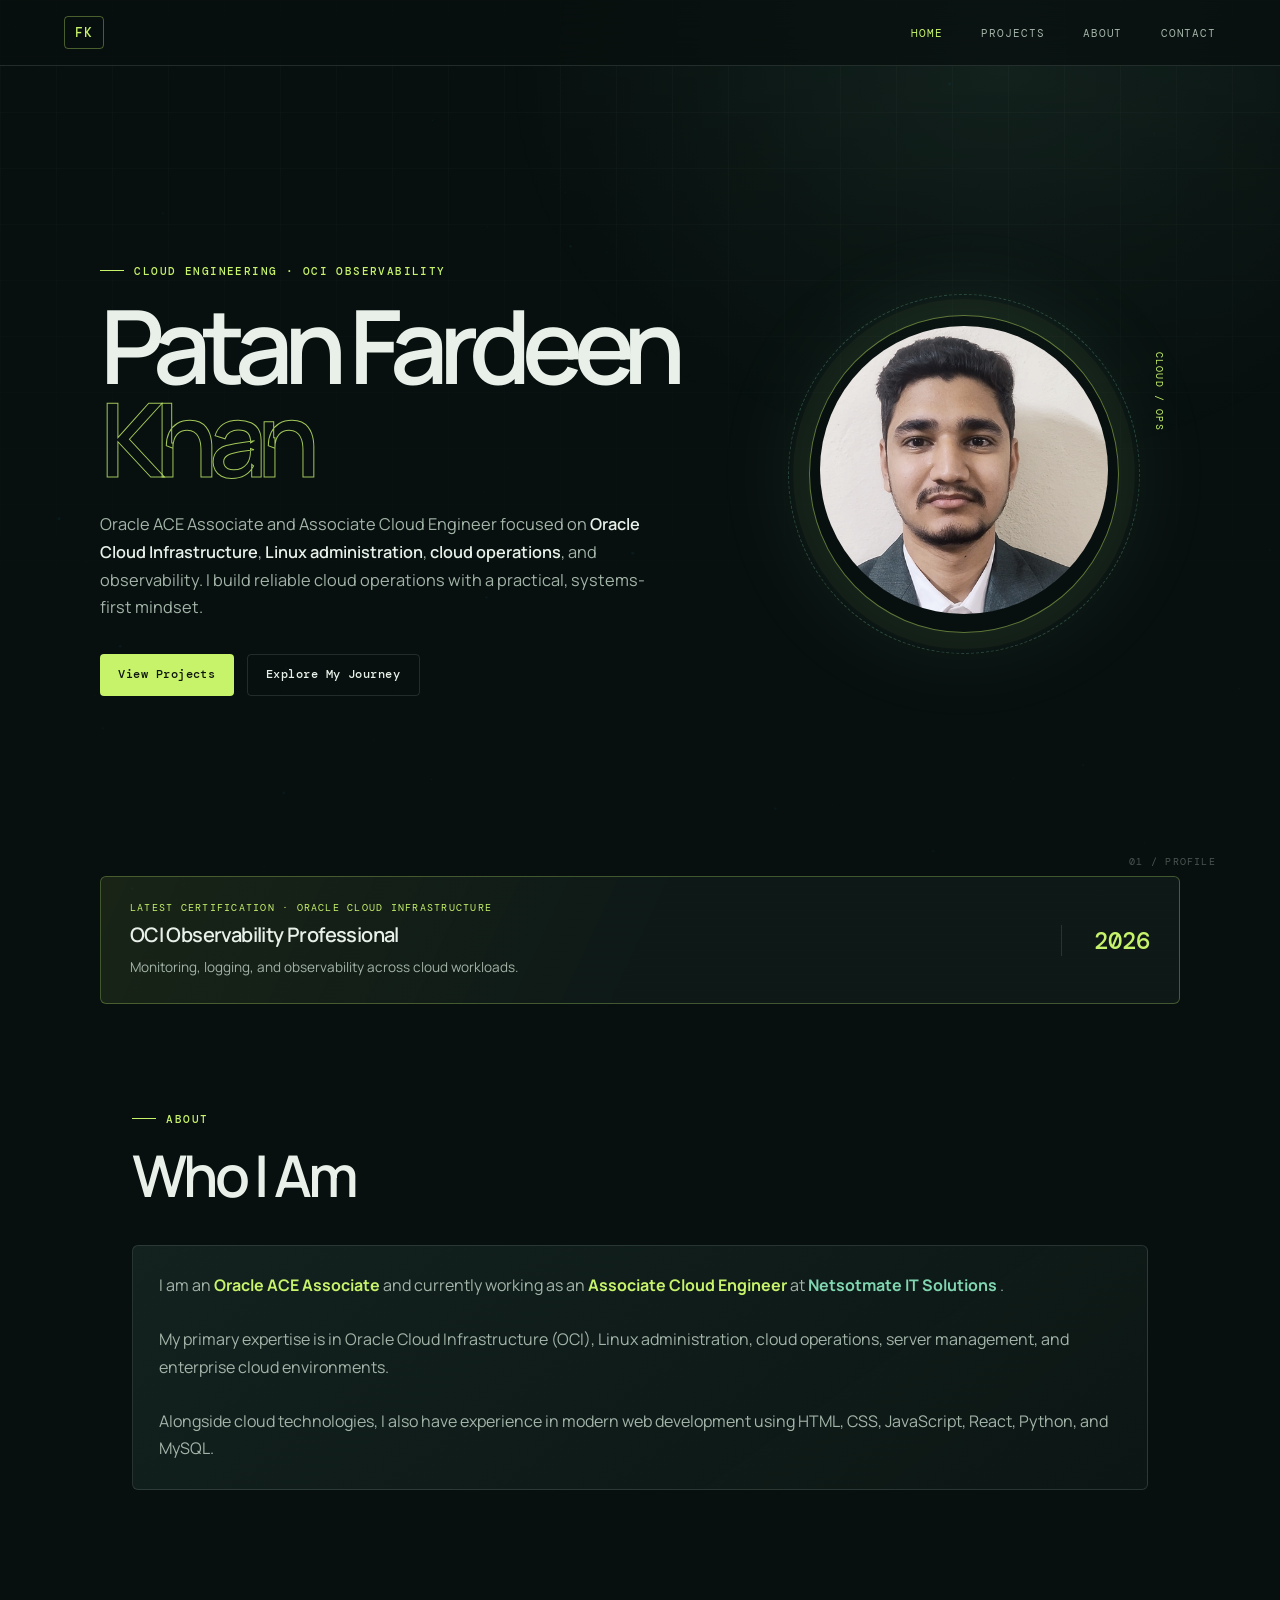
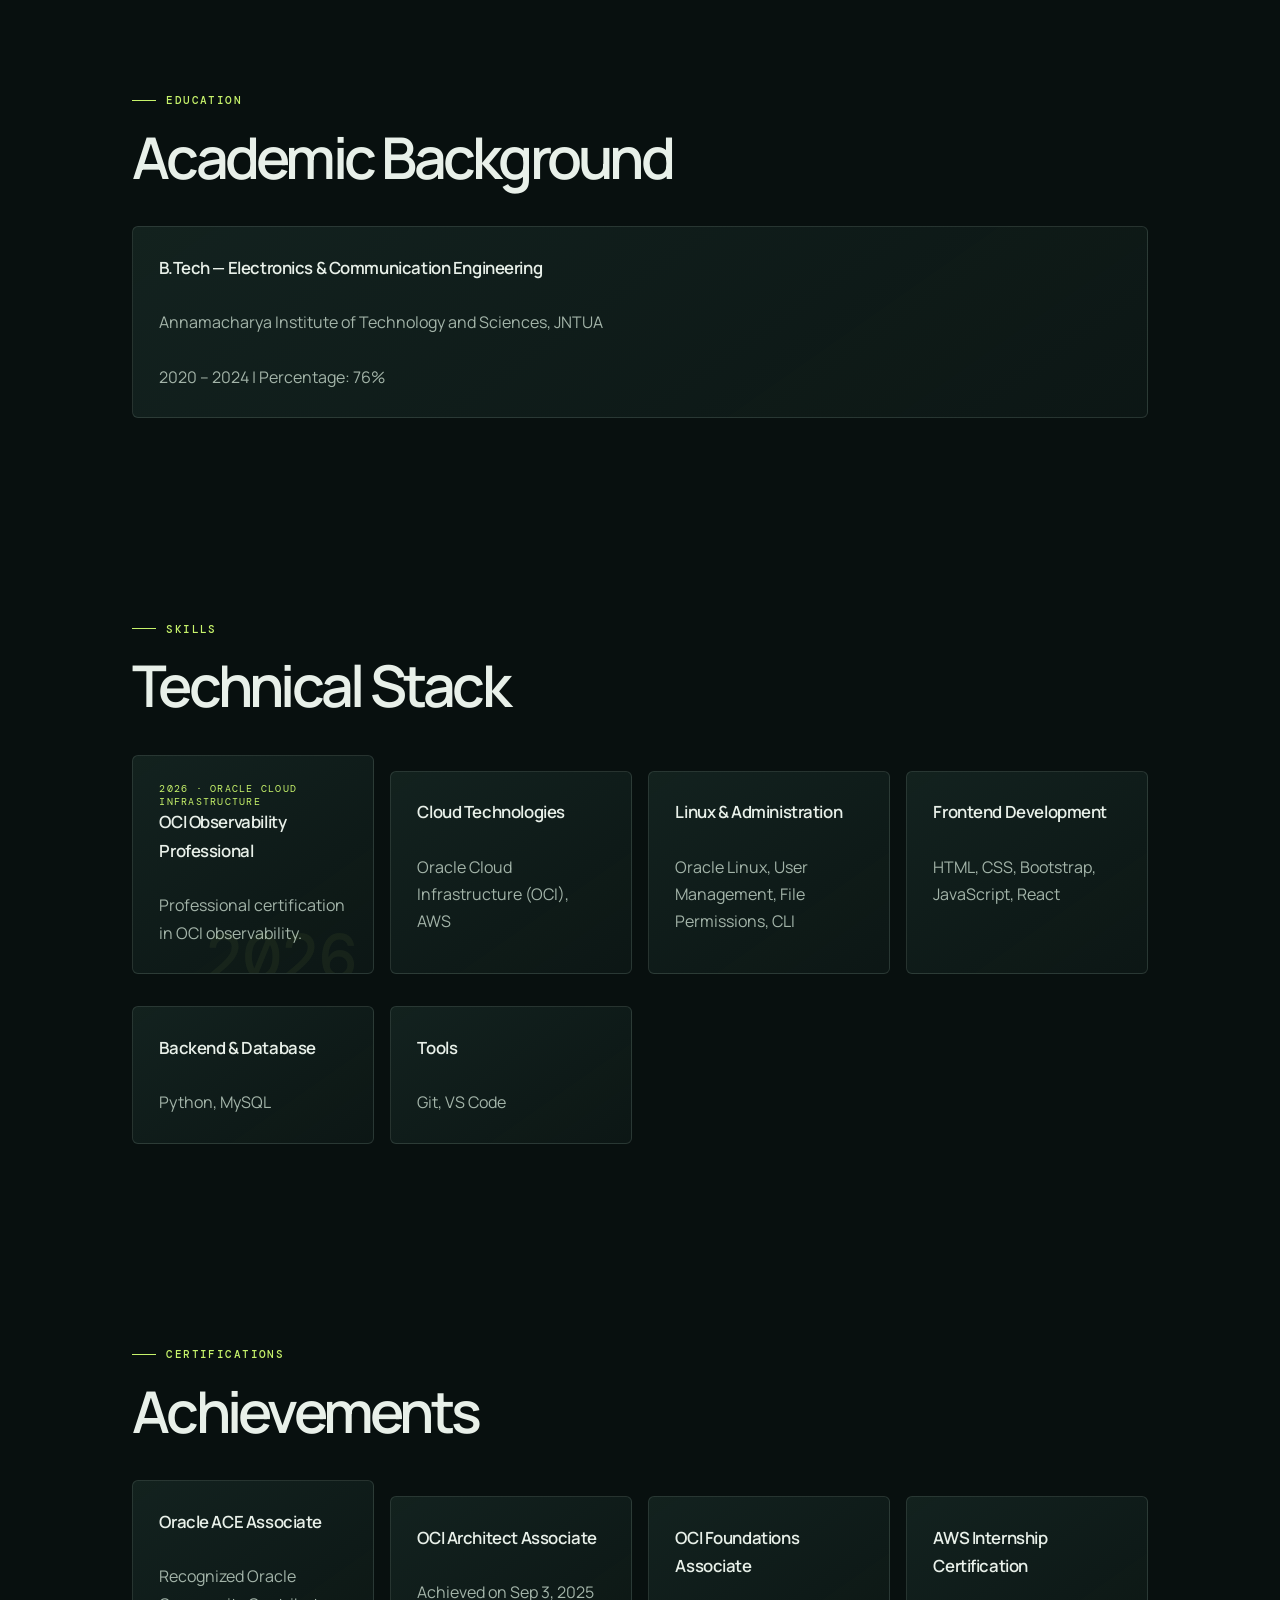
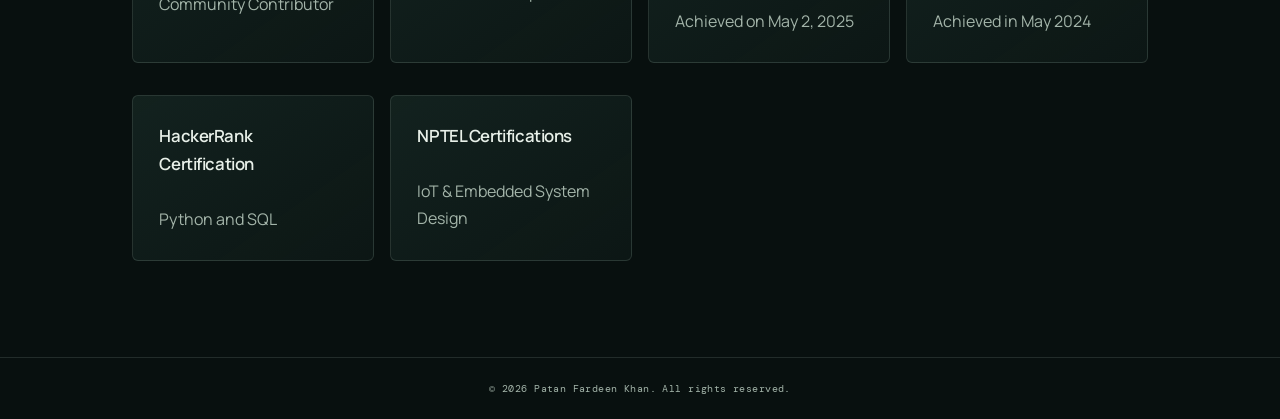
==== commit dc2883f9: "Add portfolio preview metadata for LinkedIn" ====
--- a/index.html
+++ b/index.html
@@ -5,6 +5,13 @@
   <meta name="viewport" content="width=device-width, initial-scale=1.0"/>
 
   <title>Patan Fardeen Khan | Cloud & Observability Engineer</title>
+
+  <meta name="description" content="Portfolio of Patan Fardeen Khan, Oracle ACE Associate and Associate Cloud Engineer specializing in OCI, cloud operations, and observability.">
+  <meta property="og:type" content="website">
+  <meta property="og:title" content="Patan Fardeen Khan | Cloud & Observability Engineer">
+  <meta property="og:description" content="Explore Patan Fardeen Khan’s cloud engineering projects, OCI certifications, and observability experience.">
+  <meta property="og:url" content="https://patanfardeenkhan.github.io/FardeenKhan-Portfolio/">
+  <meta property="og:image" content="https://patanfardeenkhan.github.io/FardeenKhan-Portfolio/images/profile-crop.png">
 
   <link rel="icon" href="images/icons8-portfolio-50.ico" type="image/x-icon">
 
